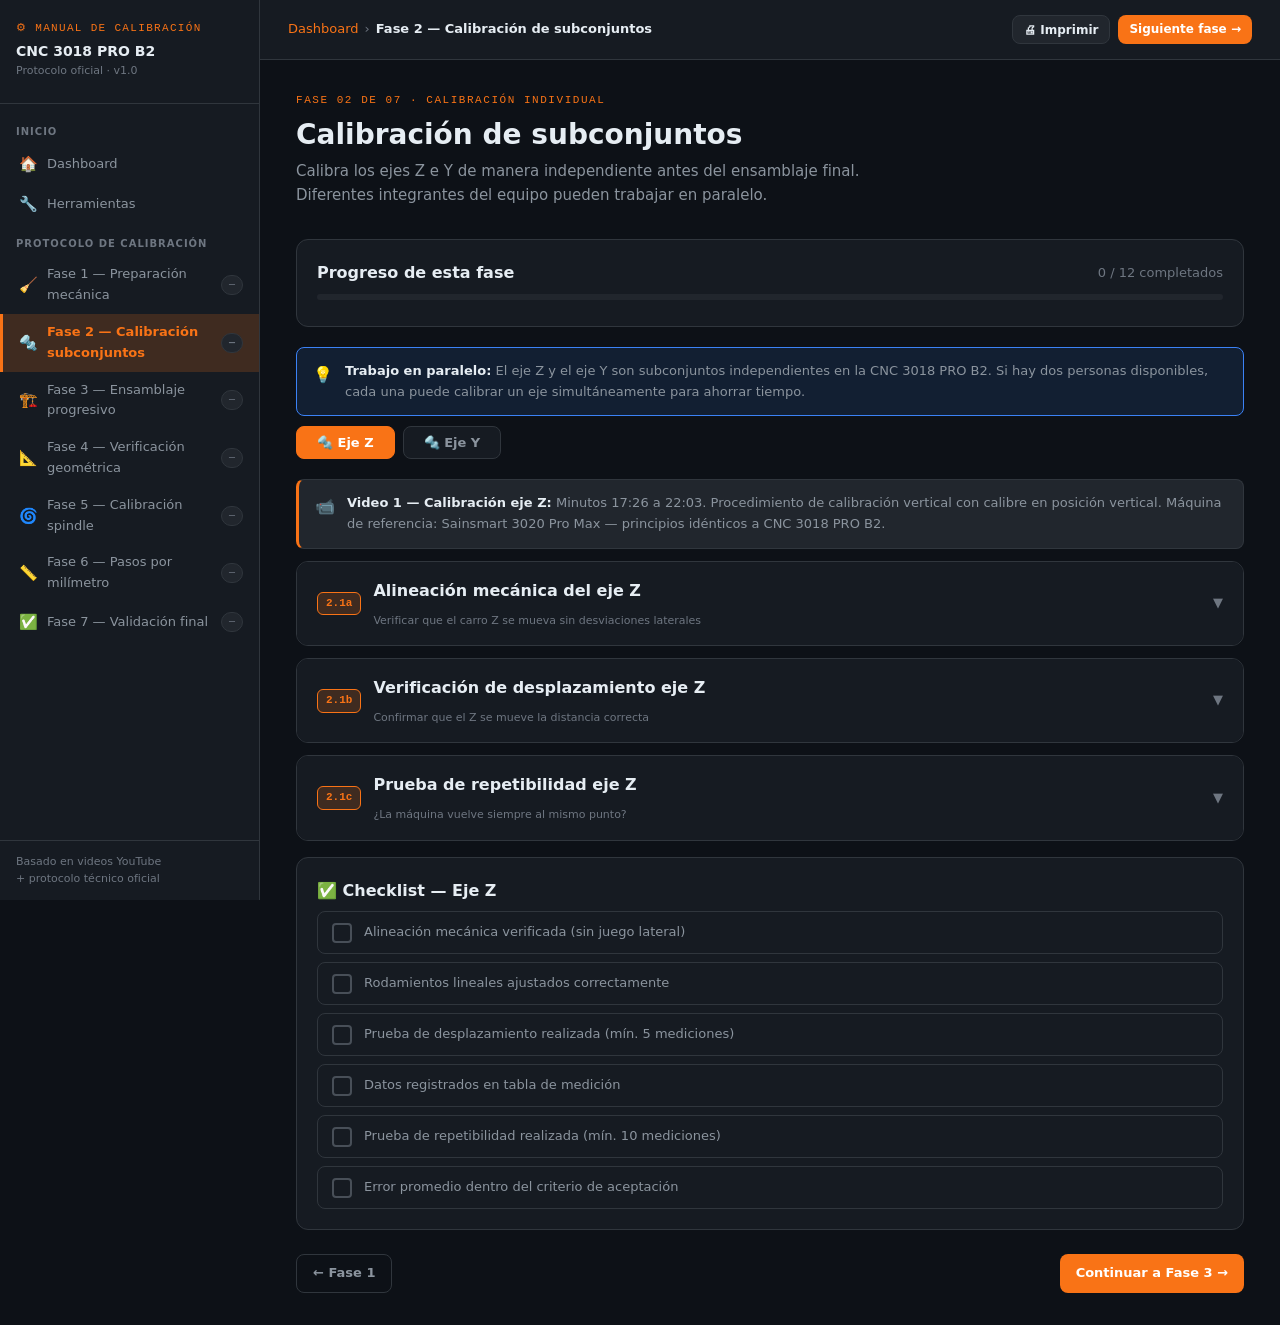
==== fase2.html @ 4c7cb092 "Add files via upload" ====
<!DOCTYPE html>
<html lang="es">
<head>
  <meta charset="UTF-8"/>
  <meta name="viewport" content="width=device-width, initial-scale=1.0"/>
  <title>Fase 2 — Calibración Subconjuntos · CNC 3018 PRO B2</title>
  <link rel="stylesheet" href="style.css"/>
  <style>
    .axis-tab-bar { display:flex; gap:8px; margin-bottom:20px; }
    .axis-tab { padding:8px 20px; border-radius:var(--radius); border:1px solid var(--border); background:var(--bg2); color:var(--text2); font-weight:600; font-size:13px; cursor:pointer; transition:all .15s; }
    .axis-tab.active { background:var(--accent); border-color:var(--accent); color:#fff; }
    .axis-panel { display:none; }
    .axis-panel.active { display:block; }
  </style>
</head>
<body>
<div class="app-shell">
  <div id="sidebar-mount"></div>
  <main class="main">
    <div class="topbar">
      <button class="menu-toggle" id="menuToggle">☰</button>
      <div class="topbar-breadcrumb">
        <a href="index.html">Dashboard</a><span class="crumb-sep">›</span>
        <span class="crumb-current">Fase 2 — Calibración de subconjuntos</span>
      </div>
      <div class="topbar-actions">
        <button class="btn btn-secondary btn-sm" onclick="exportPDF()">🖨 Imprimir</button>
        <a href="fase3.html" class="btn btn-primary btn-sm">Siguiente fase →</a>
      </div>
    </div>

    <div class="page-content">
      <div class="page-header">
        <div class="page-eyebrow">Fase 02 de 07 · Calibración individual</div>
        <h1 class="page-title">Calibración de subconjuntos</h1>
        <p class="page-subtitle">Calibra los ejes Z e Y de manera independiente antes del ensamblaje final. Diferentes integrantes del equipo pueden trabajar en paralelo.</p>
      </div>

      <!-- PROGRESO -->
      <div class="card" style="margin-bottom:20px">
        <div class="flex items-center justify-between mb-8">
          <h3 style="margin:0">Progreso de esta fase</h3>
          <span id="phaseProgressLabel" class="text-sm text-muted">0 / 0 completados</span>
        </div>
        <div class="progress-bar-wrap"><div class="progress-bar-fill" id="phaseProgressFill" style="width:0%"></div></div>
      </div>

      <div class="alert alert-info">
        <span class="alert-icon">💡</span>
        <div class="alert-text"><strong>Trabajo en paralelo:</strong> El eje Z y el eje Y son subconjuntos independientes en la CNC 3018 PRO B2. Si hay dos personas disponibles, cada una puede calibrar un eje simultáneamente para ahorrar tiempo.</div>
      </div>

      <!-- TABS DE EJES -->
      <div class="axis-tab-bar">
        <button class="axis-tab active" onclick="switchAxis('z')">🔩 Eje Z</button>
        <button class="axis-tab" onclick="switchAxis('y')">🔩 Eje Y</button>
      </div>

      <!-- ══════════ EJE Z ══════════ -->
      <div id="panel-z" class="axis-panel active">
        <div class="alert alert-source mb-12">
          <span class="alert-icon">📹</span>
          <div class="alert-text"><strong>Video 1 — Calibración eje Z:</strong> Minutos 17:26 a 22:03. Procedimiento de calibración vertical con calibre en posición vertical. Máquina de referencia: Sainsmart 3020 Pro Max — principios idénticos a CNC 3018 PRO B2.</div>
        </div>

        <!-- 2.1 Alineación mecánica Z -->
        <div class="accordion">
          <div class="accordion-header">
            <span class="accordion-phase-num">2.1a</span>
            <div><div style="font-weight:700;color:var(--text)">Alineación mecánica del eje Z</div>
            <div class="text-xs text-muted mt-8">Verificar que el carro Z se mueva sin desviaciones laterales</div></div>
            <span class="accordion-chevron">▼</span>
          </div>
          <div class="accordion-body">
            <h4>¿Qué verificamos?</h4>
            <p>El eje Z mueve la herramienta de corte hacia arriba y abajo. Si no está bien alineado, la profundidad de corte variará y los grabados serán desiguales.</p>
            <ol class="step-list">
              <li class="step-item"><span class="step-num">1</span><div class="step-content">Mover el carro Z manualmente de arriba a abajo. No debe haber juego lateral (movimiento de lado a lado).</div></li>
              <li class="step-item"><span class="step-num">2</span><div class="step-content">Verificar que los rodamientos lineales del carro Z estén apretados uniformemente. En la CNC 3018 PRO B2 son excéntricos — se ajustan girando con llave Allen.</div></li>
              <li class="step-item"><span class="step-num">3</span><div class="step-content">Verificar que el husillo Z esté recto. Si está doblado, la herramienta describirá una trayectoria no vertical.</div></li>
              <li class="step-item"><span class="step-num">4</span><div class="step-content">Apoyar una escuadra de taller contra las guías del Z. Verificar con linterna que no haya espacio entre la escuadra y el carro.</div></li>
            </ol>
            <div class="alert alert-warning mt-12">
              <span class="alert-icon">⚠️</span>
              <div class="alert-text"><strong>Error común:</strong> Apretar los rodamientos excéntricos demasiado. Deben tener tensión suficiente para eliminar el juego pero sin impedir el movimiento suave.</div>
            </div>
            <div class="video-ref">
              <div class="video-thumb">▶</div>
              <div class="video-info"><div class="video-title">Video 3 — Tramming y ajuste eje Z</div><div class="video-timestamp">11:50 → 16:30 · Ajuste de rodamientos del carro Z</div></div>
              <a href="https://www.youtube.com/watch?v=8T_ZasfpDsM&t=710" target="_blank" class="btn btn-ghost btn-sm video-btn">▶ Ver</a>
            </div>
          </div>
        </div>

        <!-- 2.2 Verificación de desplazamiento Z -->
        <div class="accordion">
          <div class="accordion-header">
            <span class="accordion-phase-num">2.1b</span>
            <div><div style="font-weight:700;color:var(--text)">Verificación de desplazamiento eje Z</div>
            <div class="text-xs text-muted mt-8">Confirmar que el Z se mueve la distancia correcta</div></div>
            <span class="accordion-chevron">▼</span>
          </div>
          <div class="accordion-body">
            <h4>Objetivo</h4>
            <p>Verificar que el eje Z recorre la distancia real que se le pide. Esto es una pre-verificación antes de la calibración formal de pasos/mm en la Fase 6.</p>

            <div class="alert alert-source mb-12">
              <span class="alert-icon">📹</span>
              <div class="alert-text"><strong>Video 1 — Eje Z (17:26-22:03):</strong> Se usa un calibre en posición vertical para medir el desplazamiento del eje Z. La influencia de la gravedad es importante: siempre mover el eje en la misma dirección para eliminar el backlash antes de medir.</div>
            </div>

            <ol class="step-list">
              <li class="step-item"><span class="step-num">1</span><div class="step-content"><strong>Conectar la CNC al computador</strong> con UGS (Universal Gcode Sender). Verificar conexión a 115200 baudios.</div></li>
              <li class="step-item"><span class="step-num">2</span><div class="step-content"><strong>Posicionar el calibre verticalmente</strong> bajo el carro del Z. La punta del husillo de la herramienta debe tocar la mordaza del calibre.</div></li>
              <li class="step-item"><span class="step-num">3</span><div class="step-content"><strong>Eliminar backlash:</strong> Mover el eje Z hacia ABAJO 5-10 mm antes de empezar. Siempre medir en dirección descendente. <em>Ver Video 1 (08:14) — regla del backlash.</em></div></li>
              <li class="step-item"><span class="step-num">4</span><div class="step-content">Registrar la posición inicial del calibre. Luego enviar el comando <code class="font-mono">G91 G0 Z-50</code> (mover 50 mm hacia abajo).</div></li>
              <li class="step-item"><span class="step-num">5</span><div class="step-content">Medir la distancia real recorrida con el calibre. Registrar en la tabla.</div></li>
            </ol>

            <div class="video-ref">
              <div class="video-thumb">▶</div>
              <div class="video-info"><div class="video-title">Video 1 — Calibración eje Z</div><div class="video-timestamp">17:26 → 22:03 · Calibre vertical, eliminación de backlash por gravedad</div></div>
              <a href="https://www.youtube.com/watch?v=nGwUf8uNWBU&t=1046" target="_blank" class="btn btn-ghost btn-sm video-btn">▶ Ver</a>
            </div>

            <!-- TABLA MEDICIÓN Z -->
            <div class="section-divider"><div class="section-divider-line"></div><div class="section-divider-label">Tabla de medición — Desplazamiento eje Z</div><div class="section-divider-line"></div></div>
            <div class="table-wrap">
              <table id="tableZ">
                <thead>
                  <tr><th>#</th><th>Distancia pedida (mm)</th><th>Distancia medida (mm)</th><th>Error (mm)</th><th>Estado</th></tr>
                </thead>
                <tbody>
                  <tr><td>1</td><td data-col="target">50</td><td><input class="table-input" data-col="measured" data-row="z1" type="number" step="0.01" placeholder="—"/></td><td data-col="error">—</td><td data-col="status">—</td></tr>
                  <tr><td>2</td><td data-col="target">50</td><td><input class="table-input" data-col="measured" data-row="z2" type="number" step="0.01" placeholder="—"/></td><td data-col="error">—</td><td data-col="status">—</td></tr>
                  <tr><td>3</td><td data-col="target">50</td><td><input class="table-input" data-col="measured" data-row="z3" type="number" step="0.01" placeholder="—"/></td><td data-col="error">—</td><td data-col="status">—</td></tr>
                  <tr><td>4</td><td data-col="target">100</td><td><input class="table-input" data-col="measured" data-row="z4" type="number" step="0.01" placeholder="—"/></td><td data-col="error">—</td><td data-col="status">—</td></tr>
                  <tr><td>5</td><td data-col="target">100</td><td><input class="table-input" data-col="measured" data-row="z5" type="number" step="0.01" placeholder="—"/></td><td data-col="error">—</td><td data-col="status">—</td></tr>
                </tbody>
              </table>
            </div>
            <div class="stats-box" id="tableZ_summary">
              <div class="stats-row">
                <div class="stat-item"><div class="stat-label">Error prom.</div><div class="stat-value" style="font-size:16px" data-stat="avg">—</div></div>
                <div class="stat-item"><div class="stat-label">Error máx.</div><div class="stat-value" style="font-size:16px" data-stat="max">—</div></div>
                <div class="stat-item"><div class="stat-label">Error mín.</div><div class="stat-value" style="font-size:16px" data-stat="min">—</div></div>
                <div class="stat-item"><div class="stat-label">Desv. Est.</div><div class="stat-value" style="font-size:16px" data-stat="std">—</div></div>
                <div class="stat-item"><div class="stat-label">Veredicto</div><div class="stat-status" data-stat="verdict">—</div></div>
              </div>
            </div>
            <div class="flex gap-8 mt-8">
              <button class="btn btn-ghost btn-sm" onclick="exportCSV('tableZ','medicion_eje_z.csv')">⬇ Exportar CSV</button>
            </div>
          </div>
        </div>

        <!-- 2.3 Repetibilidad Z -->
        <div class="accordion">
          <div class="accordion-header">
            <span class="accordion-phase-num">2.1c</span>
            <div><div style="font-weight:700;color:var(--text)">Prueba de repetibilidad eje Z</div>
            <div class="text-xs text-muted mt-8">¿La máquina vuelve siempre al mismo punto?</div></div>
            <span class="accordion-chevron">▼</span>
          </div>
          <div class="accordion-body">
            <h4>¿Qué es la repetibilidad?</h4>
            <p>La repetibilidad es la capacidad de la máquina de regresar exactamente al mismo punto cuando se le ordena hacerlo múltiples veces. Es diferente a la precisión absoluta: una máquina puede ser repetible pero no precisa, o precisa pero no repetible.</p>

            <div class="formula-box">
              <div class="formula-label">Cálculo de repetibilidad</div>
              R = Posición_max – Posición_min<br>
              <span style="font-size:11px;color:var(--text2)">Donde R es el rango de variación de todas las mediciones al mismo punto objetivo</span>
            </div>

            <ol class="step-list">
              <li class="step-item"><span class="step-num">1</span><div class="step-content">Posicionar el comparador de carátula con base magnética. La sonda debe tocar el carro del Z.</div></li>
              <li class="step-item"><span class="step-num">2</span><div class="step-content">Mover el Z a una posición de referencia. Poner el comparador a cero.</div></li>
              <li class="step-item"><span class="step-num">3</span><div class="step-content">Mover el Z 10 mm hacia abajo, luego regresar a la posición original. Registrar lectura del comparador.</div></li>
              <li class="step-item"><span class="step-num">4</span><div class="step-content">Repetir 10 veces. La variación entre todas las lecturas es la repetibilidad.</div></li>
            </ol>

            <div class="table-wrap">
              <table id="tableZRep">
                <thead><tr><th>#</th><th>Posición obj. (mm)</th><th>Posición medida (mm)</th><th>Error (mm)</th><th>Estado</th></tr></thead>
                <tbody>
                  <!-- 10 rows -->
                  <tr><td>1</td><td data-col="target">0</td><td><input class="table-input" data-col="measured" data-row="zr1" type="number" step="0.001" placeholder="—"/></td><td data-col="error">—</td><td data-col="status">—</td></tr>
                  <tr><td>2</td><td data-col="target">0</td><td><input class="table-input" data-col="measured" data-row="zr2" type="number" step="0.001" placeholder="—"/></td><td data-col="error">—</td><td data-col="status">—</td></tr>
                  <tr><td>3</td><td data-col="target">0</td><td><input class="table-input" data-col="measured" data-row="zr3" type="number" step="0.001" placeholder="—"/></td><td data-col="error">—</td><td data-col="status">—</td></tr>
                  <tr><td>4</td><td data-col="target">0</td><td><input class="table-input" data-col="measured" data-row="zr4" type="number" step="0.001" placeholder="—"/></td><td data-col="error">—</td><td data-col="status">—</td></tr>
                  <tr><td>5</td><td data-col="target">0</td><td><input class="table-input" data-col="measured" data-row="zr5" type="number" step="0.001" placeholder="—"/></td><td data-col="error">—</td><td data-col="status">—</td></tr>
                  <tr><td>6</td><td data-col="target">0</td><td><input class="table-input" data-col="measured" data-row="zr6" type="number" step="0.001" placeholder="—"/></td><td data-col="error">—</td><td data-col="status">—</td></tr>
                  <tr><td>7</td><td data-col="target">0</td><td><input class="table-input" data-col="measured" data-row="zr7" type="number" step="0.001" placeholder="—"/></td><td data-col="error">—</td><td data-col="status">—</td></tr>
                  <tr><td>8</td><td data-col="target">0</td><td><input class="table-input" data-col="measured" data-row="zr8" type="number" step="0.001" placeholder="—"/></td><td data-col="error">—</td><td data-col="status">—</td></tr>
                  <tr><td>9</td><td data-col="target">0</td><td><input class="table-input" data-col="measured" data-row="zr9" type="number" step="0.001" placeholder="—"/></td><td data-col="error">—</td><td data-col="status">—</td></tr>
                  <tr><td>10</td><td data-col="target">0</td><td><input class="table-input" data-col="measured" data-row="zr10" type="number" step="0.001" placeholder="—"/></td><td data-col="error">—</td><td data-col="status">—</td></tr>
                </tbody>
              </table>
            </div>
            <div class="stats-box" id="tableZRep_summary">
              <div class="stats-row">
                <div class="stat-item"><div class="stat-label">Error prom.</div><div class="stat-value" style="font-size:16px" data-stat="avg">—</div></div>
                <div class="stat-item"><div class="stat-label">Error máx.</div><div class="stat-value" style="font-size:16px" data-stat="max">—</div></div>
                <div class="stat-item"><div class="stat-label">Desv. Est.</div><div class="stat-value" style="font-size:16px" data-stat="std">—</div></div>
                <div class="stat-item"><div class="stat-label">Veredicto</div><div class="stat-status" data-stat="verdict">—</div></div>
              </div>
            </div>
            <div class="card mt-12" style="border-color:var(--blue)">
              <h4>Criterios de aceptación — Repetibilidad eje Z</h4>
              <div class="table-wrap">
                <table>
                  <thead><tr><th>Parámetro</th><th class="c-pass">🟢 Aprobado</th><th class="c-warn">🟡 Aceptable</th><th class="c-fail">🔴 Requiere ajuste</th></tr></thead>
                  <tbody>
                    <tr><td>Error promedio</td><td class="c-pass">≤ 0.05 mm</td><td class="c-warn">0.05 – 0.15 mm</td><td class="c-fail">> 0.15 mm</td></tr>
                    <tr><td>Desviación estándar</td><td class="c-pass">≤ 0.02 mm</td><td class="c-warn">0.02 – 0.05 mm</td><td class="c-fail">> 0.05 mm</td></tr>
                  </tbody>
                </table>
              </div>
            </div>
            <div class="flex gap-8 mt-8">
              <button class="btn btn-ghost btn-sm" onclick="exportCSV('tableZRep','repetibilidad_eje_z.csv')">⬇ Exportar CSV</button>
            </div>
          </div>
        </div>

        <!-- CHECKLIST Z -->
        <div class="card mt-16">
          <h3>✅ Checklist — Eje Z</h3>
          <ul class="checklist">
            <li class="check-item"><div class="check-box"></div><div><div class="check-label">Alineación mecánica verificada (sin juego lateral)</div></div></li>
            <li class="check-item"><div class="check-box"></div><div><div class="check-label">Rodamientos lineales ajustados correctamente</div></div></li>
            <li class="check-item"><div class="check-box"></div><div><div class="check-label">Prueba de desplazamiento realizada (mín. 5 mediciones)</div></div></li>
            <li class="check-item"><div class="check-box"></div><div><div class="check-label">Datos registrados en tabla de medición</div></div></li>
            <li class="check-item"><div class="check-box"></div><div><div class="check-label">Prueba de repetibilidad realizada (mín. 10 mediciones)</div></div></li>
            <li class="check-item"><div class="check-box"></div><div><div class="check-label">Error promedio dentro del criterio de aceptación</div></div></li>
          </ul>
        </div>
      </div><!-- /panel-z -->

      <!-- ══════════ EJE Y ══════════ -->
      <div id="panel-y" class="axis-panel">
        <div class="alert alert-source mb-12">
          <span class="alert-icon">📹</span>
          <div class="alert-text"><strong>Video 1 — Calibración eje Y:</strong> Minutos 15:00 a 17:26. El proceso es idéntico al eje X. Se usa cinta de carrocero, se mueve el eje y se mide con calibre.</div>
        </div>

        <!-- Alineación Y -->
        <div class="accordion">
          <div class="accordion-header">
            <span class="accordion-phase-num">2.2a</span>
            <div><div style="font-weight:700;color:var(--text)">Alineación mecánica del eje Y</div>
            <div class="text-xs text-muted mt-8">Verificar que el eje Y se mueva en línea recta sin desviaciones</div></div>
            <span class="accordion-chevron">▼</span>
          </div>
          <div class="accordion-body">
            <h4>¿Qué verificamos?</h4>
            <p>El eje Y mueve la base de trabajo (cama) hacia adelante y atrás. Si no está alineado, las piezas cortadas tendrán distorsiones en la dimensión Y.</p>
            <ol class="step-list">
              <li class="step-item"><span class="step-num">1</span><div class="step-content">Mover el carro Y manualmente de adelante hacia atrás en todo su recorrido. Debe ser suave y sin desviaciones laterales.</div></li>
              <li class="step-item"><span class="step-num">2</span><div class="step-content">Verificar que las dos guías del eje Y sean paralelas entre sí. Medir la distancia entre ellas en tres puntos (inicio, medio, fin) — deben ser iguales.</div></li>
              <li class="step-item"><span class="step-num">3</span><div class="step-content">Verificar apriete de todos los tornillos del soporte Y.</div></li>
              <li class="step-item"><span class="step-num">4</span><div class="step-content">Verificar que el acople del motor Y esté bien fijado y centrado.</div></li>
            </ol>
          </div>
        </div>

        <!-- Desplazamiento Y -->
        <div class="accordion">
          <div class="accordion-header">
            <span class="accordion-phase-num">2.2b</span>
            <div><div style="font-weight:700;color:var(--text)">Verificación de desplazamiento eje Y</div>
            <div class="text-xs text-muted mt-8">Medir distancia real vs. distancia pedida</div></div>
            <span class="accordion-chevron">▼</span>
          </div>
          <div class="accordion-body">
            <div class="alert alert-source mb-12">
              <span class="alert-icon">📹</span>
              <div class="alert-text"><strong>Video 1 (15:00-17:26):</strong> Mismo método que eje X. Marcar con cinta, mover distancia conocida, medir con calibre. Siempre eliminar backlash moviendo el eje antes de la medición inicial (ver 08:14).</div>
            </div>

            <ol class="step-list">
              <li class="step-item"><span class="step-num">1</span><div class="step-content">Pegar cinta de carrocero en la base de la CNC, bajo un punto de referencia del carro Y.</div></li>
              <li class="step-item"><span class="step-num">2</span><div class="step-content"><strong>Eliminar backlash:</strong> Mover el eje Y en la dirección a medir 5-10 mm antes de empezar.</div></li>
              <li class="step-item"><span class="step-num">3</span><div class="step-content">Marcar la posición inicial en la cinta. Enviar comando <code class="font-mono">G91 G0 Y100</code> para mover 100 mm.</div></li>
              <li class="step-item"><span class="step-num">4</span><div class="step-content">Medir con calibre la distancia real entre la marca inicial y la posición final. Registrar en tabla.</div></li>
            </ol>

            <div class="video-ref">
              <div class="video-thumb">▶</div>
              <div class="video-info"><div class="video-title">Video 1 — Calibración eje Y</div><div class="video-timestamp">15:00 → 17:26 · Método cinta de carrocero y calibre</div></div>
              <a href="https://www.youtube.com/watch?v=nGwUf8uNWBU&t=900" target="_blank" class="btn btn-ghost btn-sm video-btn">▶ Ver</a>
            </div>

            <div class="table-wrap mt-12">
              <table id="tableY">
                <thead><tr><th>#</th><th>Distancia pedida (mm)</th><th>Distancia medida (mm)</th><th>Error (mm)</th><th>Estado</th></tr></thead>
                <tbody>
                  <tr><td>1</td><td data-col="target">100</td><td><input class="table-input" data-col="measured" data-row="y1" type="number" step="0.01" placeholder="—"/></td><td data-col="error">—</td><td data-col="status">—</td></tr>
                  <tr><td>2</td><td data-col="target">100</td><td><input class="table-input" data-col="measured" data-row="y2" type="number" step="0.01" placeholder="—"/></td><td data-col="error">—</td><td data-col="status">—</td></tr>
                  <tr><td>3</td><td data-col="target">100</td><td><input class="table-input" data-col="measured" data-row="y3" type="number" step="0.01" placeholder="—"/></td><td data-col="error">—</td><td data-col="status">—</td></tr>
                  <tr><td>4</td><td data-col="target">50</td><td><input class="table-input" data-col="measured" data-row="y4" type="number" step="0.01" placeholder="—"/></td><td data-col="error">—</td><td data-col="status">—</td></tr>
                  <tr><td>5</td><td data-col="target">50</td><td><input class="table-input" data-col="measured" data-row="y5" type="number" step="0.01" placeholder="—"/></td><td data-col="error">—</td><td data-col="status">—</td></tr>
                </tbody>
              </table>
            </div>
            <div class="stats-box" id="tableY_summary">
              <div class="stats-row">
                <div class="stat-item"><div class="stat-label">Error prom.</div><div class="stat-value" style="font-size:16px" data-stat="avg">—</div></div>
                <div class="stat-item"><div class="stat-label">Error máx.</div><div class="stat-value" style="font-size:16px" data-stat="max">—</div></div>
                <div class="stat-item"><div class="stat-label">Desv. Est.</div><div class="stat-value" style="font-size:16px" data-stat="std">—</div></div>
                <div class="stat-item"><div class="stat-label">Veredicto</div><div class="stat-status" data-stat="verdict">—</div></div>
              </div>
            </div>
            <div class="flex gap-8 mt-8">
              <button class="btn btn-ghost btn-sm" onclick="exportCSV('tableY','medicion_eje_y.csv')">⬇ Exportar CSV</button>
            </div>
          </div>
        </div>

        <!-- Repetibilidad Y -->
        <div class="accordion">
          <div class="accordion-header">
            <span class="accordion-phase-num">2.2c</span>
            <div><div style="font-weight:700;color:var(--text)">Prueba de repetibilidad eje Y</div></div>
            <span class="accordion-chevron">▼</span>
          </div>
          <div class="accordion-body">
            <p>Mismo procedimiento que el eje Z. Usar comparador de carátula con base magnética sobre el carro Y.</p>
            <div class="table-wrap">
              <table id="tableYRep">
                <thead><tr><th>#</th><th>Posición obj. (mm)</th><th>Posición medida (mm)</th><th>Error (mm)</th><th>Estado</th></tr></thead>
                <tbody>
                  <tr><td>1</td><td data-col="target">0</td><td><input class="table-input" data-col="measured" data-row="yr1" type="number" step="0.001" placeholder="—"/></td><td data-col="error">—</td><td data-col="status">—</td></tr>
                  <tr><td>2</td><td data-col="target">0</td><td><input class="table-input" data-col="measured" data-row="yr2" type="number" step="0.001" placeholder="—"/></td><td data-col="error">—</td><td data-col="status">—</td></tr>
                  <tr><td>3</td><td data-col="target">0</td><td><input class="table-input" data-col="measured" data-row="yr3" type="number" step="0.001" placeholder="—"/></td><td data-col="error">—</td><td data-col="status">—</td></tr>
                  <tr><td>4</td><td data-col="target">0</td><td><input class="table-input" data-col="measured" data-row="yr4" type="number" step="0.001" placeholder="—"/></td><td data-col="error">—</td><td data-col="status">—</td></tr>
                  <tr><td>5</td><td data-col="target">0</td><td><input class="table-input" data-col="measured" data-row="yr5" type="number" step="0.001" placeholder="—"/></td><td data-col="error">—</td><td data-col="status">—</td></tr>
                  <tr><td>6</td><td data-col="target">0</td><td><input class="table-input" data-col="measured" data-row="yr6" type="number" step="0.001" placeholder="—"/></td><td data-col="error">—</td><td data-col="status">—</td></tr>
                  <tr><td>7</td><td data-col="target">0</td><td><input class="table-input" data-col="measured" data-row="yr7" type="number" step="0.001" placeholder="—"/></td><td data-col="error">—</td><td data-col="status">—</td></tr>
                  <tr><td>8</td><td data-col="target">0</td><td><input class="table-input" data-col="measured" data-row="yr8" type="number" step="0.001" placeholder="—"/></td><td data-col="error">—</td><td data-col="status">—</td></tr>
                  <tr><td>9</td><td data-col="target">0</td><td><input class="table-input" data-col="measured" data-row="yr9" type="number" step="0.001" placeholder="—"/></td><td data-col="error">—</td><td data-col="status">—</td></tr>
                  <tr><td>10</td><td data-col="target">0</td><td><input class="table-input" data-col="measured" data-row="yr10" type="number" step="0.001" placeholder="—"/></td><td data-col="error">—</td><td data-col="status">—</td></tr>
                </tbody>
              </table>
            </div>
            <div class="stats-box" id="tableYRep_summary">
              <div class="stats-row">
                <div class="stat-item"><div class="stat-label">Error prom.</div><div class="stat-value" style="font-size:16px" data-stat="avg">—</div></div>
                <div class="stat-item"><div class="stat-label">Error máx.</div><div class="stat-value" style="font-size:16px" data-stat="max">—</div></div>
                <div class="stat-item"><div class="stat-label">Desv. Est.</div><div class="stat-value" style="font-size:16px" data-stat="std">—</div></div>
                <div class="stat-item"><div class="stat-label">Veredicto</div><div class="stat-status" data-stat="verdict">—</div></div>
              </div>
            </div>
            <div class="flex gap-8 mt-8">
              <button class="btn btn-ghost btn-sm" onclick="exportCSV('tableYRep','repetibilidad_eje_y.csv')">⬇ Exportar CSV</button>
            </div>
          </div>
        </div>

        <!-- CHECKLIST Y -->
        <div class="card mt-16">
          <h3>✅ Checklist — Eje Y</h3>
          <ul class="checklist">
            <li class="check-item"><div class="check-box"></div><div><div class="check-label">Alineación mecánica verificada (guías paralelas)</div></div></li>
            <li class="check-item"><div class="check-box"></div><div><div class="check-label">Acople del motor Y verificado</div></div></li>
            <li class="check-item"><div class="check-box"></div><div><div class="check-label">Prueba de desplazamiento realizada (mín. 5 mediciones)</div></div></li>
            <li class="check-item"><div class="check-box"></div><div><div class="check-label">Datos registrados en tabla de medición</div></div></li>
            <li class="check-item"><div class="check-box"></div><div><div class="check-label">Prueba de repetibilidad realizada (10 mediciones)</div></div></li>
            <li class="check-item"><div class="check-box"></div><div><div class="check-label">Error promedio dentro del criterio de aceptación</div></div></li>
          </ul>
        </div>
      </div><!-- /panel-y -->

      <!-- NAV -->
      <div class="flex justify-between mt-24" style="flex-wrap:wrap;gap:10px">
        <a href="fase1.html" class="btn btn-ghost">← Fase 1</a>
        <a href="fase3.html" class="btn btn-primary">Continuar a Fase 3 →</a>
      </div>
    </div>
  </main>
</div>
<script src="sidebar.js"></script>
<script src="nav.js"></script>
<script>
function switchAxis(axis) {
  document.querySelectorAll('.axis-tab').forEach(t => t.classList.remove('active'));
  document.querySelectorAll('.axis-panel').forEach(p => p.classList.remove('active'));
  document.getElementById('panel-' + axis).classList.add('active');
  document.querySelector(`.axis-tab[onclick="switchAxis('${axis}')"]`).classList.add('active');
}
document.addEventListener('DOMContentLoaded', () => {
  initChecklists('fase2');
  updatePhaseProgress();
  initDataTable('tableZ',    { pass:0.1, warn:0.3, target:50 });
  initDataTable('tableZRep', { pass:0.05, warn:0.15, target:0 });
  initDataTable('tableY',    { pass:0.1, warn:0.3, target:100 });
  initDataTable('tableYRep', { pass:0.05, warn:0.15, target:0 });
});
</script>
</body>
</html>
---- style.css ----
/* ============================================================
   CNC 3018 PRO B2 — Manual Interactivo de Calibración
   style.css — Estilos compartidos para todas las páginas
   ============================================================ */

/* ─── TOKENS ─────────────────────────────────────────────── */
:root {
  --bg:          #0d1117;
  --bg2:         #161b22;
  --bg3:         #21262d;
  --border:      #30363d;
  --border2:     #484f58;

  --text:        #e6edf3;
  --text2:       #8b949e;
  --text3:       #6e7681;

  --accent:      #f97316;       /* naranja herramienta */
  --accent2:     #fb923c;
  --accent-glow: rgba(249,115,22,0.18);

  --green:       #22c55e;
  --green-bg:    rgba(34,197,94,0.12);
  --yellow:      #eab308;
  --yellow-bg:   rgba(234,179,8,0.12);
  --red:         #ef4444;
  --red-bg:      rgba(239,68,68,0.12);
  --blue:        #3b82f6;
  --blue-bg:     rgba(59,130,246,0.12);

  --radius:      8px;
  --radius2:     12px;
  --radius3:     16px;

  --font-display: 'JetBrains Mono', 'Courier New', monospace;
  --font-body:    'Inter', 'Segoe UI', system-ui, sans-serif;
  --font-data:    'JetBrains Mono', monospace;

  --nav-w:       260px;
  --header-h:    60px;
}

/* ─── RESET ───────────────────────────────────────────────── */
*, *::before, *::after { box-sizing: border-box; margin: 0; padding: 0; }
html { font-size: 16px; scroll-behavior: smooth; }
body {
  background: var(--bg);
  color: var(--text);
  font-family: var(--font-body);
  line-height: 1.6;
  min-height: 100vh;
}
a { color: var(--accent); text-decoration: none; }
a:hover { color: var(--accent2); }
img { max-width: 100%; }
button { cursor: pointer; font-family: var(--font-body); }
input, textarea, select { font-family: var(--font-body); }

/* ─── SCROLLBAR ───────────────────────────────────────────── */
::-webkit-scrollbar { width: 6px; height: 6px; }
::-webkit-scrollbar-track { background: var(--bg2); }
::-webkit-scrollbar-thumb { background: var(--border2); border-radius: 3px; }

/* ─── LAYOUT: SIDEBAR + MAIN ─────────────────────────────── */
.app-shell { display: flex; min-height: 100vh; }

/* SIDEBAR */
.sidebar {
  width: var(--nav-w);
  background: var(--bg2);
  border-right: 1px solid var(--border);
  display: flex;
  flex-direction: column;
  position: fixed;
  top: 0; left: 0;
  height: 100vh;
  overflow-y: auto;
  z-index: 100;
  transition: transform 0.3s;
}
.sidebar-logo {
  padding: 20px 16px 16px;
  border-bottom: 1px solid var(--border);
}
.sidebar-logo .logo-mark {
  font-family: var(--font-display);
  font-size: 11px;
  color: var(--accent);
  letter-spacing: 0.12em;
  text-transform: uppercase;
}
.sidebar-logo h1 {
  font-size: 14px;
  font-weight: 700;
  color: var(--text);
  margin-top: 4px;
  line-height: 1.3;
}
.sidebar-logo p {
  font-size: 11px;
  color: var(--text3);
  margin-top: 2px;
}

/* Sidebar nav */
.sidebar-nav { padding: 12px 0; flex: 1; }
.nav-group { margin-bottom: 4px; }
.nav-group-label {
  font-size: 10px;
  font-weight: 700;
  color: var(--text3);
  letter-spacing: 0.1em;
  text-transform: uppercase;
  padding: 8px 16px 4px;
}
.nav-item {
  display: flex;
  align-items: center;
  gap: 10px;
  padding: 8px 16px;
  font-size: 13px;
  color: var(--text2);
  transition: all 0.15s;
  border-left: 3px solid transparent;
  text-decoration: none;
}
.nav-item:hover {
  background: var(--bg3);
  color: var(--text);
  border-left-color: var(--border2);
}
.nav-item.active {
  background: var(--accent-glow);
  color: var(--accent);
  border-left-color: var(--accent);
  font-weight: 600;
}
.nav-item .nav-icon { font-size: 15px; width: 18px; flex-shrink: 0; }
.nav-badge {
  margin-left: auto;
  font-size: 10px;
  background: var(--bg3);
  border: 1px solid var(--border);
  border-radius: 10px;
  padding: 1px 7px;
  color: var(--text3);
  font-family: var(--font-display);
}
.nav-badge.done { background: var(--green-bg); border-color: var(--green); color: var(--green); }
.nav-badge.active-badge { background: var(--accent-glow); border-color: var(--accent); color: var(--accent); }
.nav-badge.locked { opacity: 0.4; }

/* Sidebar footer */
.sidebar-footer {
  padding: 12px 16px;
  border-top: 1px solid var(--border);
  font-size: 11px;
  color: var(--text3);
}

/* MAIN CONTENT */
.main {
  margin-left: var(--nav-w);
  flex: 1;
  display: flex;
  flex-direction: column;
  min-height: 100vh;
}

/* TOP BAR */
.topbar {
  height: var(--header-h);
  background: var(--bg2);
  border-bottom: 1px solid var(--border);
  display: flex;
  align-items: center;
  padding: 0 28px;
  gap: 16px;
  position: sticky;
  top: 0;
  z-index: 50;
}
.topbar-breadcrumb {
  font-size: 13px;
  color: var(--text2);
  display: flex;
  align-items: center;
  gap: 6px;
}
.topbar-breadcrumb .crumb-sep { color: var(--text3); }
.topbar-breadcrumb .crumb-current { color: var(--text); font-weight: 600; }
.topbar-actions { margin-left: auto; display: flex; gap: 8px; }

/* PAGE CONTENT */
.page-content {
  padding: 32px 36px;
  max-width: 1100px;
  width: 100%;
}

/* ─── TYPOGRAPHY ──────────────────────────────────────────── */
.page-header { margin-bottom: 32px; }
.page-eyebrow {
  font-family: var(--font-display);
  font-size: 11px;
  color: var(--accent);
  letter-spacing: 0.14em;
  text-transform: uppercase;
  margin-bottom: 8px;
}
.page-title {
  font-size: 28px;
  font-weight: 800;
  color: var(--text);
  line-height: 1.2;
}
.page-subtitle {
  font-size: 15px;
  color: var(--text2);
  margin-top: 8px;
  max-width: 640px;
}
h2 { font-size: 20px; font-weight: 700; color: var(--text); margin-bottom: 12px; }
h3 { font-size: 16px; font-weight: 700; color: var(--text); margin-bottom: 8px; }
h4 { font-size: 14px; font-weight: 600; color: var(--text2); margin-bottom: 6px; }
p { color: var(--text2); font-size: 14px; margin-bottom: 8px; }

/* ─── CARDS ───────────────────────────────────────────────── */
.card {
  background: var(--bg2);
  border: 1px solid var(--border);
  border-radius: var(--radius2);
  padding: 20px;
  margin-bottom: 16px;
}
.card:hover { border-color: var(--border2); }
.card-grid {
  display: grid;
  gap: 16px;
}
.card-grid-2 { grid-template-columns: repeat(2, 1fr); }
.card-grid-3 { grid-template-columns: repeat(3, 1fr); }
.card-grid-4 { grid-template-columns: repeat(4, 1fr); }

/* ─── BADGES / STATUS ─────────────────────────────────────── */
.badge {
  display: inline-flex;
  align-items: center;
  gap: 5px;
  font-size: 11px;
  font-weight: 600;
  border-radius: 20px;
  padding: 3px 10px;
  font-family: var(--font-display);
}
.badge-green  { background: var(--green-bg);  color: var(--green);  border: 1px solid var(--green); }
.badge-yellow { background: var(--yellow-bg); color: var(--yellow); border: 1px solid var(--yellow); }
.badge-red    { background: var(--red-bg);    color: var(--red);    border: 1px solid var(--red); }
.badge-blue   { background: var(--blue-bg);   color: var(--blue);   border: 1px solid var(--blue); }
.badge-gray   { background: var(--bg3);       color: var(--text3);  border: 1px solid var(--border); }
.badge-orange { background: var(--accent-glow); color: var(--accent); border: 1px solid var(--accent); }

/* ─── BUTTONS ─────────────────────────────────────────────── */
.btn {
  display: inline-flex;
  align-items: center;
  gap: 7px;
  padding: 8px 16px;
  border-radius: var(--radius);
  font-size: 13px;
  font-weight: 600;
  border: none;
  transition: all 0.15s;
}
.btn-primary {
  background: var(--accent);
  color: #fff;
}
.btn-primary:hover { background: var(--accent2); }
.btn-secondary {
  background: var(--bg3);
  color: var(--text);
  border: 1px solid var(--border);
}
.btn-secondary:hover { border-color: var(--accent); color: var(--accent); }
.btn-ghost {
  background: transparent;
  color: var(--text2);
  border: 1px solid var(--border);
}
.btn-ghost:hover { background: var(--bg3); color: var(--text); }
.btn-sm { padding: 5px 11px; font-size: 12px; }
.btn-green { background: var(--green); color: #fff; }
.btn-green:hover { opacity: 0.85; }

/* ─── ACCORDION ───────────────────────────────────────────── */
.accordion { border: 1px solid var(--border); border-radius: var(--radius2); overflow: hidden; margin-bottom: 12px; }
.accordion-header {
  display: flex;
  align-items: center;
  gap: 12px;
  padding: 16px 20px;
  background: var(--bg2);
  cursor: pointer;
  user-select: none;
  transition: background 0.15s;
}
.accordion-header:hover { background: var(--bg3); }
.accordion-header.open { background: var(--bg3); border-bottom: 1px solid var(--border); }
.accordion-chevron {
  margin-left: auto;
  transition: transform 0.25s;
  color: var(--text3);
  font-size: 13px;
}
.accordion-header.open .accordion-chevron { transform: rotate(180deg); }
.accordion-body {
  display: none;
  padding: 20px;
  background: var(--bg);
}
.accordion-body.open { display: block; }
.accordion-phase-num {
  font-family: var(--font-display);
  font-size: 11px;
  background: var(--accent-glow);
  color: var(--accent);
  border: 1px solid var(--accent);
  border-radius: 6px;
  padding: 2px 8px;
  font-weight: 700;
}

/* ─── TABLES ──────────────────────────────────────────────── */
.table-wrap { overflow-x: auto; margin: 12px 0; }
table {
  width: 100%;
  border-collapse: collapse;
  font-size: 13px;
}
th {
  background: var(--bg3);
  color: var(--text);
  font-weight: 600;
  padding: 10px 14px;
  text-align: left;
  border-bottom: 2px solid var(--border);
  white-space: nowrap;
  font-family: var(--font-display);
  font-size: 11px;
  letter-spacing: 0.06em;
  text-transform: uppercase;
}
td {
  padding: 9px 14px;
  border-bottom: 1px solid var(--border);
  color: var(--text2);
  vertical-align: middle;
}
tr:last-child td { border-bottom: none; }
tr:hover td { background: var(--bg3); }
.table-input {
  background: var(--bg3);
  border: 1px solid var(--border);
  color: var(--text);
  border-radius: 5px;
  padding: 5px 9px;
  font-size: 13px;
  width: 100%;
  min-width: 80px;
  font-family: var(--font-data);
  transition: border-color 0.15s;
}
.table-input:focus { outline: none; border-color: var(--accent); }
.table-input.ok { border-color: var(--green); background: var(--green-bg); }
.table-input.warn { border-color: var(--yellow); background: var(--yellow-bg); }
.table-input.fail { border-color: var(--red); background: var(--red-bg); }
.table-calc { font-family: var(--font-data); color: var(--text); font-weight: 600; }

/* ─── CHECKLIST ───────────────────────────────────────────── */
.checklist { list-style: none; display: flex; flex-direction: column; gap: 8px; }
.check-item {
  display: flex;
  align-items: flex-start;
  gap: 12px;
  padding: 10px 14px;
  background: var(--bg2);
  border: 1px solid var(--border);
  border-radius: var(--radius);
  cursor: pointer;
  transition: all 0.15s;
}
.check-item:hover { border-color: var(--accent); }
.check-item.checked { background: var(--green-bg); border-color: var(--green); }
.check-box {
  width: 20px; height: 20px;
  border: 2px solid var(--border2);
  border-radius: 4px;
  flex-shrink: 0;
  display: flex; align-items: center; justify-content: center;
  font-size: 13px;
  transition: all 0.15s;
  margin-top: 1px;
}
.check-item.checked .check-box {
  background: var(--green);
  border-color: var(--green);
  color: #fff;
}
.check-label { font-size: 13px; color: var(--text2); flex: 1; }
.check-item.checked .check-label { color: var(--green); text-decoration: line-through; text-decoration-color: rgba(34,197,94,0.4); }
.check-note { font-size: 11px; color: var(--text3); margin-top: 2px; }

/* ─── STEP LIST ───────────────────────────────────────────── */
.step-list { list-style: none; display: flex; flex-direction: column; gap: 10px; counter-reset: step; }
.step-item {
  display: flex;
  gap: 14px;
  counter-increment: step;
}
.step-num {
  width: 28px; height: 28px;
  background: var(--accent-glow);
  border: 1px solid var(--accent);
  border-radius: 50%;
  color: var(--accent);
  font-family: var(--font-display);
  font-size: 12px;
  font-weight: 700;
  display: flex; align-items: center; justify-content: center;
  flex-shrink: 0;
  margin-top: 2px;
}
.step-content { font-size: 13px; color: var(--text2); padding-top: 3px; }
.step-content strong { color: var(--text); }

/* ─── ALERT BOXES ─────────────────────────────────────────── */
.alert {
  display: flex;
  gap: 12px;
  padding: 13px 16px;
  border-radius: var(--radius);
  margin: 10px 0;
  font-size: 13px;
}
.alert-icon { font-size: 16px; flex-shrink: 0; margin-top: 1px; }
.alert-text { color: var(--text2); }
.alert-text strong { color: var(--text); }
.alert-warning { background: var(--yellow-bg); border: 1px solid var(--yellow); }
.alert-warning .alert-icon { color: var(--yellow); }
.alert-danger  { background: var(--red-bg);    border: 1px solid var(--red);    }
.alert-danger  .alert-icon { color: var(--red); }
.alert-info    { background: var(--blue-bg);   border: 1px solid var(--blue);   }
.alert-info    .alert-icon { color: var(--blue); }
.alert-success { background: var(--green-bg);  border: 1px solid var(--green);  }
.alert-success .alert-icon { color: var(--green); }
.alert-source  { background: var(--bg3);       border: 1px solid var(--border); border-left: 3px solid var(--accent); }
.alert-source  .alert-icon { color: var(--accent); }

/* ─── VIDEO REF ───────────────────────────────────────────── */
.video-ref {
  display: flex;
  align-items: center;
  gap: 14px;
  padding: 12px 16px;
  background: var(--bg3);
  border: 1px solid var(--border);
  border-left: 3px solid var(--red);
  border-radius: var(--radius);
  margin: 8px 0;
}
.video-thumb {
  width: 44px; height: 30px;
  background: var(--red);
  border-radius: 4px;
  display: flex; align-items: center; justify-content: center;
  color: #fff; font-size: 14px;
  flex-shrink: 0;
}
.video-info { flex: 1; }
.video-title { font-size: 12px; font-weight: 600; color: var(--text); }
.video-timestamp { font-size: 11px; color: var(--text3); font-family: var(--font-display); margin-top: 2px; }
.video-btn { flex-shrink: 0; }

/* ─── CRITERIA TABLE ──────────────────────────────────────── */
.criteria-row td:last-child { font-family: var(--font-display); font-size: 12px; }
.c-pass   { color: var(--green); }
.c-warn   { color: var(--yellow); }
.c-fail   { color: var(--red); }

/* ─── STATS BOX ───────────────────────────────────────────── */
.stats-box {
  background: var(--bg3);
  border: 1px solid var(--border);
  border-radius: var(--radius);
  padding: 14px 18px;
  margin: 12px 0;
}
.stats-row {
  display: flex;
  gap: 24px;
  flex-wrap: wrap;
}
.stat-item { display: flex; flex-direction: column; gap: 2px; }
.stat-label { font-size: 10px; text-transform: uppercase; letter-spacing: 0.08em; color: var(--text3); font-family: var(--font-display); }
.stat-value { font-size: 18px; font-weight: 700; font-family: var(--font-data); color: var(--text); }
.stat-unit  { font-size: 11px; color: var(--text3); margin-left: 3px; }
.stat-status { font-size: 12px; margin-top: 2px; }

/* ─── PROGRESS BAR ────────────────────────────────────────── */
.progress-bar-wrap {
  background: var(--bg3);
  border-radius: 4px;
  height: 6px;
  overflow: hidden;
  margin: 6px 0;
}
.progress-bar-fill {
  height: 100%;
  background: var(--accent);
  border-radius: 4px;
  transition: width 0.4s ease;
}
.progress-bar-fill.green { background: var(--green); }

/* ─── FORMULA BOX ─────────────────────────────────────────── */
.formula-box {
  background: var(--bg3);
  border: 1px solid var(--border);
  border-left: 3px solid var(--blue);
  border-radius: var(--radius);
  padding: 14px 18px;
  margin: 12px 0;
  font-family: var(--font-display);
  font-size: 14px;
  color: var(--text);
}
.formula-box .formula-label { font-size: 10px; color: var(--blue); text-transform: uppercase; letter-spacing: 0.1em; margin-bottom: 6px; }

/* ─── TAG LIST ────────────────────────────────────────────── */
.tag-list { display: flex; flex-wrap: wrap; gap: 6px; margin: 8px 0; }
.tag {
  font-size: 11px;
  background: var(--bg3);
  border: 1px solid var(--border);
  color: var(--text2);
  border-radius: 4px;
  padding: 2px 8px;
  font-family: var(--font-display);
}

/* ─── SECTION DIVIDER ─────────────────────────────────────── */
.section-divider {
  display: flex;
  align-items: center;
  gap: 12px;
  margin: 28px 0 20px;
}
.section-divider-line { flex: 1; height: 1px; background: var(--border); }
.section-divider-label {
  font-family: var(--font-display);
  font-size: 10px;
  text-transform: uppercase;
  letter-spacing: 0.12em;
  color: var(--text3);
  white-space: nowrap;
}

/* ─── COMPLEMENTARY INFO TAG ──────────────────────────────── */
.info-complementary {
  display: inline-flex;
  align-items: center;
  gap: 5px;
  font-size: 10px;
  background: var(--blue-bg);
  border: 1px solid var(--blue);
  color: var(--blue);
  border-radius: 4px;
  padding: 2px 8px;
  margin-left: 8px;
  font-family: var(--font-display);
  vertical-align: middle;
}

/* ─── MOBILE ──────────────────────────────────────────────── */
.menu-toggle {
  display: none;
  background: var(--bg3);
  border: 1px solid var(--border);
  color: var(--text);
  border-radius: var(--radius);
  padding: 6px 10px;
  font-size: 16px;
}
@media (max-width: 900px) {
  .sidebar { transform: translateX(-100%); }
  .sidebar.open { transform: translateX(0); }
  .main { margin-left: 0; }
  .menu-toggle { display: flex; }
  .card-grid-2, .card-grid-3, .card-grid-4 { grid-template-columns: 1fr; }
  .page-content { padding: 20px 16px; }
}

/* ─── UTILITY ─────────────────────────────────────────────── */
.mt-8  { margin-top: 8px; }
.mt-12 { margin-top: 12px; }
.mt-16 { margin-top: 16px; }
.mt-24 { margin-top: 24px; }
.mb-8  { margin-bottom: 8px; }
.mb-12 { margin-bottom: 12px; }
.mb-16 { margin-bottom: 16px; }
.gap-8  { gap: 8px; }
.flex   { display: flex; }
.flex-wrap { flex-wrap: wrap; }
.items-center { align-items: center; }
.justify-between { justify-content: space-between; }
.font-mono { font-family: var(--font-data); }
.text-sm { font-size: 13px; }
.text-xs { font-size: 11px; }
.text-muted { color: var(--text3); }
.text-accent { color: var(--accent); }
.fw-700 { font-weight: 700; }
.hidden { display: none; }
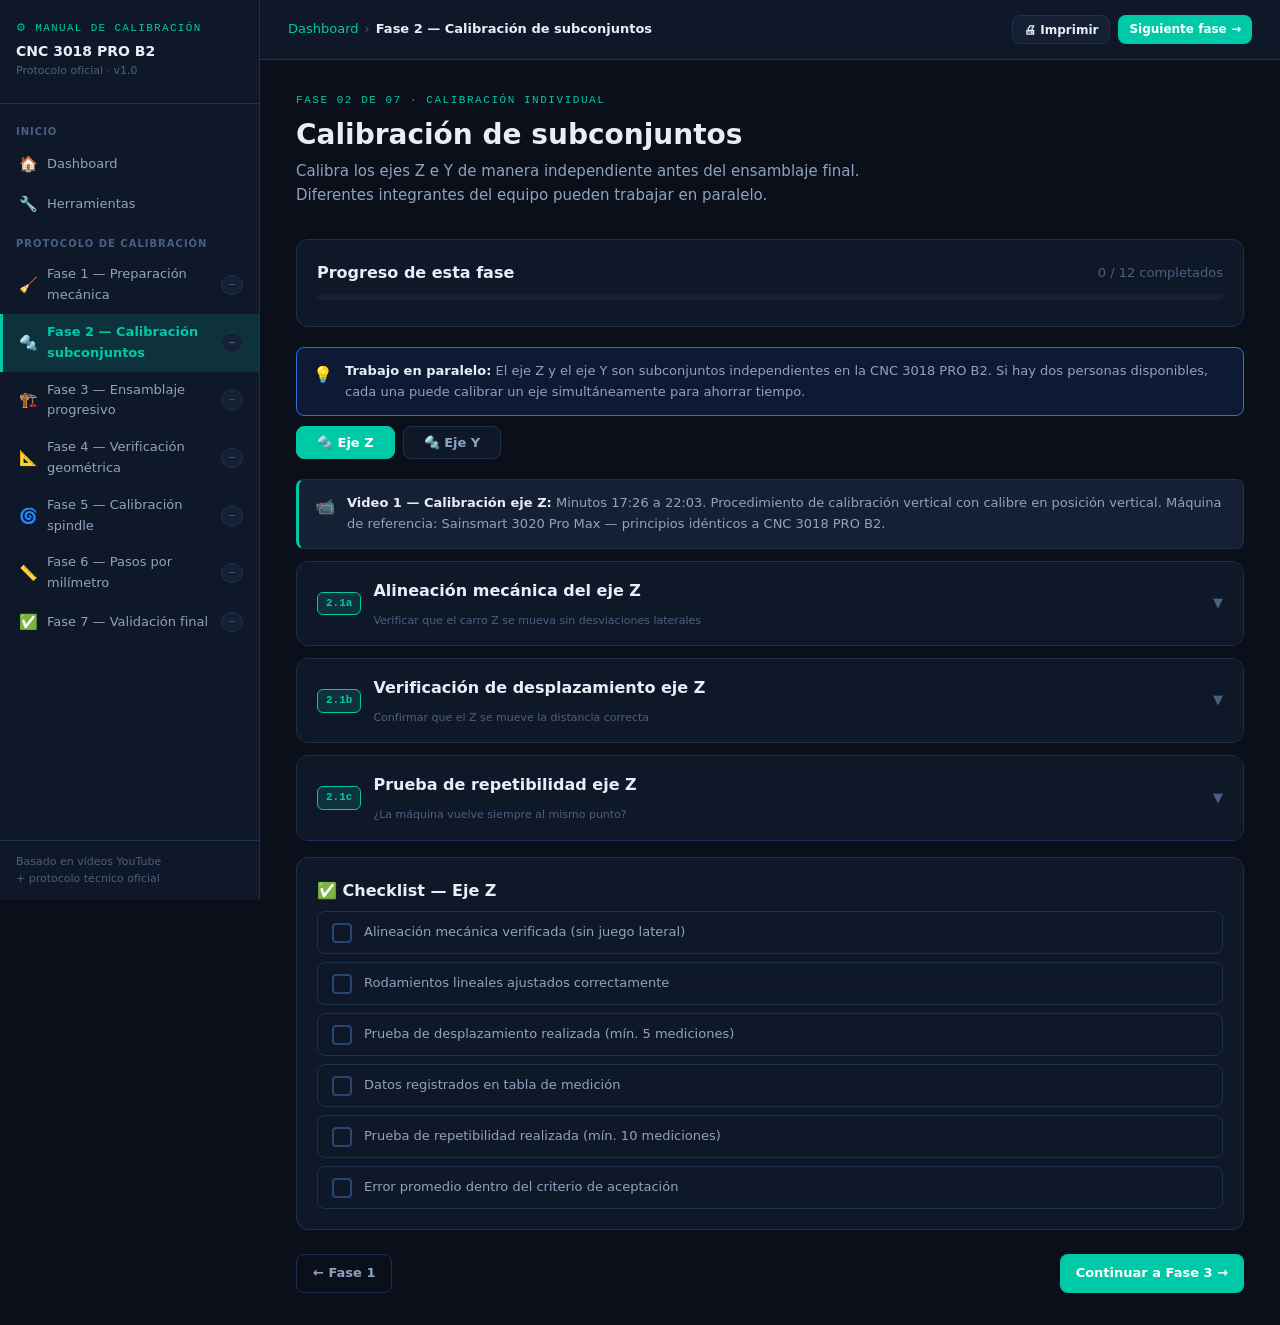
==== commit 4532f643: "cambio de palabras" ====
--- a/fase2.html
+++ b/fase2.html
@@ -173,7 +173,7 @@
             </div>
 
             <ol class="step-list">
-              <li class="step-item"><span class="step-num">1</span><div class="step-content">Posicionar el comparador de carátula con base magnética. La sonda debe tocar el carro del Z.</div></li>
+              <li class="step-item"><span class="step-num">1</span><div class="step-content">Posicionar el comparador de carátula con base del Dial. La sonda debe tocar el carro del Z.</div></li>
               <li class="step-item"><span class="step-num">2</span><div class="step-content">Mover el Z a una posición de referencia. Poner el comparador a cero.</div></li>
               <li class="step-item"><span class="step-num">3</span><div class="step-content">Mover el Z 10 mm hacia abajo, luego regresar a la posición original. Registrar lectura del comparador.</div></li>
               <li class="step-item"><span class="step-num">4</span><div class="step-content">Repetir 10 veces. La variación entre todas las lecturas es la repetibilidad.</div></li>
@@ -325,7 +325,7 @@
             <span class="accordion-chevron">▼</span>
           </div>
           <div class="accordion-body">
-            <p>Mismo procedimiento que el eje Z. Usar comparador de carátula con base magnética sobre el carro Y.</p>
+            <p>Mismo procedimiento que el eje Z. Usar comparador de carátula con base del Dial sobre el carro Y.</p>
             <div class="table-wrap">
               <table id="tableYRep">
                 <thead><tr><th>#</th><th>Posición obj. (mm)</th><th>Posición medida (mm)</th><th>Error (mm)</th><th>Estado</th></tr></thead>
--- a/style.css
+++ b/style.css
@@ -4,42 +4,47 @@
    ============================================================ */
 
 /* ─── TOKENS ─────────────────────────────────────────────── */
+/* ─── TOKENS — Flux Solutions Cali ─────────────────────── */
 :root {
-  --bg:          #0d1117;
-  --bg2:         #161b22;
-  --bg3:         #21262d;
-  --border:      #30363d;
-  --border2:     #484f58;
-
-  --text:        #e6edf3;
-  --text2:       #8b949e;
-  --text3:       #6e7681;
-
-  --accent:      #f97316;       /* naranja herramienta */
-  --accent2:     #fb923c;
-  --accent-glow: rgba(249,115,22,0.18);
-
-  --green:       #22c55e;
-  --green-bg:    rgba(34,197,94,0.12);
-  --yellow:      #eab308;
-  --yellow-bg:   rgba(234,179,8,0.12);
+  --bg:          #0a0f1a;   /* fondo principal — azul muy oscuro */
+  --bg2:         #0f1828;   /* fondo sidebar y cards */
+  --bg3:         #162035;   /* fondo hover, tablas, inputs */
+  --border:      #1e3050;
+  --border2:     #2a4570;
+
+  --text:        #e8eef5;
+  --text2:       #8fa3c0;
+  --text3:       #4a6080;
+
+  /* ── ACENTO PRINCIPAL: Teal del logo ── */
+  --accent:      #00c9a7;        /* teal/verde del triángulo */
+  --accent2:     #00e8c2;        /* hover más brillante */
+  --accent-glow: rgba(0,201,167,0.15);
+
+  /* ── ACENTO SECUNDARIO: Azul del logo ── */
+  --accent-blue:      #2d6be4;   /* azul del rectángulo */
+  --accent-blue-dim:  rgba(45,107,228,0.15);
+
+  /* ── SEMÁFOROS ── */
+  --green:       #00c9a7;        /* aprobado = mismo teal del logo */
+  --green-bg:    rgba(0,201,167,0.12);
+  --yellow:      #f59e0b;
+  --yellow-bg:   rgba(245,158,11,0.12);
   --red:         #ef4444;
   --red-bg:      rgba(239,68,68,0.12);
-  --blue:        #3b82f6;
-  --blue-bg:     rgba(59,130,246,0.12);
-
+  --blue:        #2d6be4;        /* azul del logo para info */
+  --blue-bg:     rgba(45,107,228,0.12);
+
+  /* resto de tokens sin cambio */
   --radius:      8px;
   --radius2:     12px;
   --radius3:     16px;
-
   --font-display: 'JetBrains Mono', 'Courier New', monospace;
   --font-body:    'Inter', 'Segoe UI', system-ui, sans-serif;
   --font-data:    'JetBrains Mono', monospace;
-
   --nav-w:       260px;
   --header-h:    60px;
 }
-
 /* ─── RESET ───────────────────────────────────────────────── */
 *, *::before, *::after { box-sizing: border-box; margin: 0; padding: 0; }
 html { font-size: 16px; scroll-behavior: smooth; }
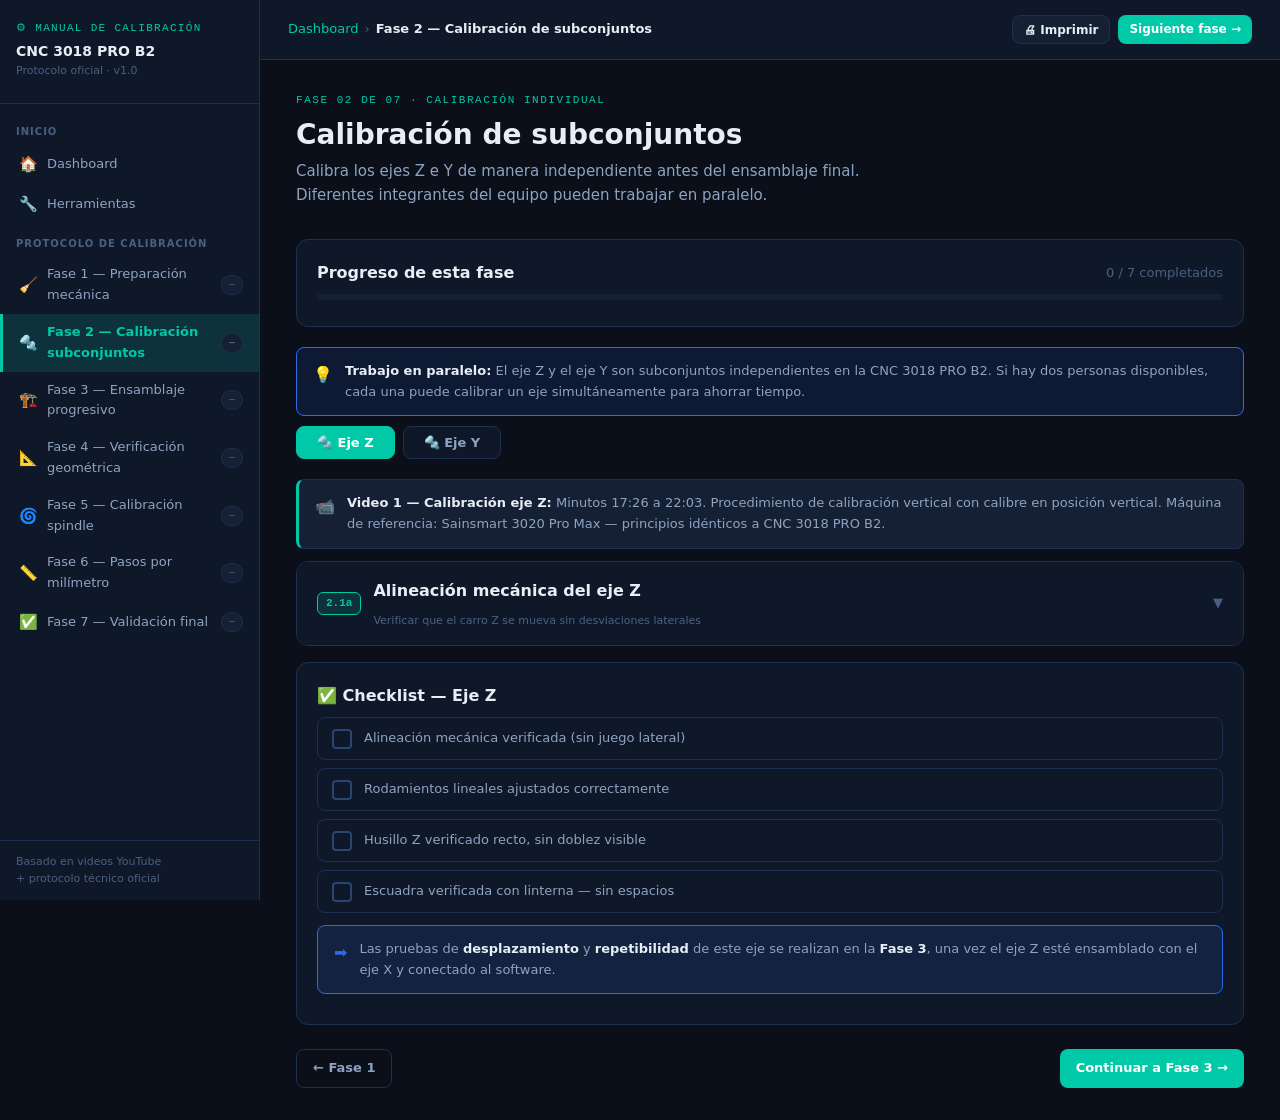
==== commit f4439f98: "Update checklist and alerts for Z and Y axes Added new checklist items for Z and Y axes verification" ====
--- a/fase2.html
+++ b/fase2.html
@@ -92,148 +92,19 @@
           </div>
         </div>
 
-        <!-- 2.2 Verificación de desplazamiento Z -->
-        <div class="accordion">
-          <div class="accordion-header">
-            <span class="accordion-phase-num">2.1b</span>
-            <div><div style="font-weight:700;color:var(--text)">Verificación de desplazamiento eje Z</div>
-            <div class="text-xs text-muted mt-8">Confirmar que el Z se mueve la distancia correcta</div></div>
-            <span class="accordion-chevron">▼</span>
-          </div>
-          <div class="accordion-body">
-            <h4>Objetivo</h4>
-            <p>Verificar que el eje Z recorre la distancia real que se le pide. Esto es una pre-verificación antes de la calibración formal de pasos/mm en la Fase 6.</p>
-
-            <div class="alert alert-source mb-12">
-              <span class="alert-icon">📹</span>
-              <div class="alert-text"><strong>Video 1 — Eje Z (17:26-22:03):</strong> Se usa un calibre en posición vertical para medir el desplazamiento del eje Z. La influencia de la gravedad es importante: siempre mover el eje en la misma dirección para eliminar el backlash antes de medir.</div>
-            </div>
-
-            <ol class="step-list">
-              <li class="step-item"><span class="step-num">1</span><div class="step-content"><strong>Conectar la CNC al computador</strong> con UGS (Universal Gcode Sender). Verificar conexión a 115200 baudios.</div></li>
-              <li class="step-item"><span class="step-num">2</span><div class="step-content"><strong>Posicionar el calibre verticalmente</strong> bajo el carro del Z. La punta del husillo de la herramienta debe tocar la mordaza del calibre.</div></li>
-              <li class="step-item"><span class="step-num">3</span><div class="step-content"><strong>Eliminar backlash:</strong> Mover el eje Z hacia ABAJO 5-10 mm antes de empezar. Siempre medir en dirección descendente. <em>Ver Video 1 (08:14) — regla del backlash.</em></div></li>
-              <li class="step-item"><span class="step-num">4</span><div class="step-content">Registrar la posición inicial del calibre. Luego enviar el comando <code class="font-mono">G91 G0 Z-50</code> (mover 50 mm hacia abajo).</div></li>
-              <li class="step-item"><span class="step-num">5</span><div class="step-content">Medir la distancia real recorrida con el calibre. Registrar en la tabla.</div></li>
-            </ol>
-
-            <div class="video-ref">
-              <div class="video-thumb">▶</div>
-              <div class="video-info"><div class="video-title">Video 1 — Calibración eje Z</div><div class="video-timestamp">17:26 → 22:03 · Calibre vertical, eliminación de backlash por gravedad</div></div>
-              <a href="https://www.youtube.com/watch?v=nGwUf8uNWBU&t=1046" target="_blank" class="btn btn-ghost btn-sm video-btn">▶ Ver</a>
-            </div>
-
-            <!-- TABLA MEDICIÓN Z -->
-            <div class="section-divider"><div class="section-divider-line"></div><div class="section-divider-label">Tabla de medición — Desplazamiento eje Z</div><div class="section-divider-line"></div></div>
-            <div class="table-wrap">
-              <table id="tableZ">
-                <thead>
-                  <tr><th>#</th><th>Distancia pedida (mm)</th><th>Distancia medida (mm)</th><th>Error (mm)</th><th>Estado</th></tr>
-                </thead>
-                <tbody>
-                  <tr><td>1</td><td data-col="target">50</td><td><input class="table-input" data-col="measured" data-row="z1" type="number" step="0.01" placeholder="—"/></td><td data-col="error">—</td><td data-col="status">—</td></tr>
-                  <tr><td>2</td><td data-col="target">50</td><td><input class="table-input" data-col="measured" data-row="z2" type="number" step="0.01" placeholder="—"/></td><td data-col="error">—</td><td data-col="status">—</td></tr>
-                  <tr><td>3</td><td data-col="target">50</td><td><input class="table-input" data-col="measured" data-row="z3" type="number" step="0.01" placeholder="—"/></td><td data-col="error">—</td><td data-col="status">—</td></tr>
-                  <tr><td>4</td><td data-col="target">100</td><td><input class="table-input" data-col="measured" data-row="z4" type="number" step="0.01" placeholder="—"/></td><td data-col="error">—</td><td data-col="status">—</td></tr>
-                  <tr><td>5</td><td data-col="target">100</td><td><input class="table-input" data-col="measured" data-row="z5" type="number" step="0.01" placeholder="—"/></td><td data-col="error">—</td><td data-col="status">—</td></tr>
-                </tbody>
-              </table>
-            </div>
-            <div class="stats-box" id="tableZ_summary">
-              <div class="stats-row">
-                <div class="stat-item"><div class="stat-label">Error prom.</div><div class="stat-value" style="font-size:16px" data-stat="avg">—</div></div>
-                <div class="stat-item"><div class="stat-label">Error máx.</div><div class="stat-value" style="font-size:16px" data-stat="max">—</div></div>
-                <div class="stat-item"><div class="stat-label">Error mín.</div><div class="stat-value" style="font-size:16px" data-stat="min">—</div></div>
-                <div class="stat-item"><div class="stat-label">Desv. Est.</div><div class="stat-value" style="font-size:16px" data-stat="std">—</div></div>
-                <div class="stat-item"><div class="stat-label">Veredicto</div><div class="stat-status" data-stat="verdict">—</div></div>
-              </div>
-            </div>
-            <div class="flex gap-8 mt-8">
-              <button class="btn btn-ghost btn-sm" onclick="exportCSV('tableZ','medicion_eje_z.csv')">⬇ Exportar CSV</button>
-            </div>
-          </div>
-        </div>
-
-        <!-- 2.3 Repetibilidad Z -->
-        <div class="accordion">
-          <div class="accordion-header">
-            <span class="accordion-phase-num">2.1c</span>
-            <div><div style="font-weight:700;color:var(--text)">Prueba de repetibilidad eje Z</div>
-            <div class="text-xs text-muted mt-8">¿La máquina vuelve siempre al mismo punto?</div></div>
-            <span class="accordion-chevron">▼</span>
-          </div>
-          <div class="accordion-body">
-            <h4>¿Qué es la repetibilidad?</h4>
-            <p>La repetibilidad es la capacidad de la máquina de regresar exactamente al mismo punto cuando se le ordena hacerlo múltiples veces. Es diferente a la precisión absoluta: una máquina puede ser repetible pero no precisa, o precisa pero no repetible.</p>
-
-            <div class="formula-box">
-              <div class="formula-label">Cálculo de repetibilidad</div>
-              R = Posición_max – Posición_min<br>
-              <span style="font-size:11px;color:var(--text2)">Donde R es el rango de variación de todas las mediciones al mismo punto objetivo</span>
-            </div>
-
-            <ol class="step-list">
-              <li class="step-item"><span class="step-num">1</span><div class="step-content">Posicionar el comparador de carátula con base del Dial. La sonda debe tocar el carro del Z.</div></li>
-              <li class="step-item"><span class="step-num">2</span><div class="step-content">Mover el Z a una posición de referencia. Poner el comparador a cero.</div></li>
-              <li class="step-item"><span class="step-num">3</span><div class="step-content">Mover el Z 10 mm hacia abajo, luego regresar a la posición original. Registrar lectura del comparador.</div></li>
-              <li class="step-item"><span class="step-num">4</span><div class="step-content">Repetir 10 veces. La variación entre todas las lecturas es la repetibilidad.</div></li>
-            </ol>
-
-            <div class="table-wrap">
-              <table id="tableZRep">
-                <thead><tr><th>#</th><th>Posición obj. (mm)</th><th>Posición medida (mm)</th><th>Error (mm)</th><th>Estado</th></tr></thead>
-                <tbody>
-                  <!-- 10 rows -->
-                  <tr><td>1</td><td data-col="target">0</td><td><input class="table-input" data-col="measured" data-row="zr1" type="number" step="0.001" placeholder="—"/></td><td data-col="error">—</td><td data-col="status">—</td></tr>
-                  <tr><td>2</td><td data-col="target">0</td><td><input class="table-input" data-col="measured" data-row="zr2" type="number" step="0.001" placeholder="—"/></td><td data-col="error">—</td><td data-col="status">—</td></tr>
-                  <tr><td>3</td><td data-col="target">0</td><td><input class="table-input" data-col="measured" data-row="zr3" type="number" step="0.001" placeholder="—"/></td><td data-col="error">—</td><td data-col="status">—</td></tr>
-                  <tr><td>4</td><td data-col="target">0</td><td><input class="table-input" data-col="measured" data-row="zr4" type="number" step="0.001" placeholder="—"/></td><td data-col="error">—</td><td data-col="status">—</td></tr>
-                  <tr><td>5</td><td data-col="target">0</td><td><input class="table-input" data-col="measured" data-row="zr5" type="number" step="0.001" placeholder="—"/></td><td data-col="error">—</td><td data-col="status">—</td></tr>
-                  <tr><td>6</td><td data-col="target">0</td><td><input class="table-input" data-col="measured" data-row="zr6" type="number" step="0.001" placeholder="—"/></td><td data-col="error">—</td><td data-col="status">—</td></tr>
-                  <tr><td>7</td><td data-col="target">0</td><td><input class="table-input" data-col="measured" data-row="zr7" type="number" step="0.001" placeholder="—"/></td><td data-col="error">—</td><td data-col="status">—</td></tr>
-                  <tr><td>8</td><td data-col="target">0</td><td><input class="table-input" data-col="measured" data-row="zr8" type="number" step="0.001" placeholder="—"/></td><td data-col="error">—</td><td data-col="status">—</td></tr>
-                  <tr><td>9</td><td data-col="target">0</td><td><input class="table-input" data-col="measured" data-row="zr9" type="number" step="0.001" placeholder="—"/></td><td data-col="error">—</td><td data-col="status">—</td></tr>
-                  <tr><td>10</td><td data-col="target">0</td><td><input class="table-input" data-col="measured" data-row="zr10" type="number" step="0.001" placeholder="—"/></td><td data-col="error">—</td><td data-col="status">—</td></tr>
-                </tbody>
-              </table>
-            </div>
-            <div class="stats-box" id="tableZRep_summary">
-              <div class="stats-row">
-                <div class="stat-item"><div class="stat-label">Error prom.</div><div class="stat-value" style="font-size:16px" data-stat="avg">—</div></div>
-                <div class="stat-item"><div class="stat-label">Error máx.</div><div class="stat-value" style="font-size:16px" data-stat="max">—</div></div>
-                <div class="stat-item"><div class="stat-label">Desv. Est.</div><div class="stat-value" style="font-size:16px" data-stat="std">—</div></div>
-                <div class="stat-item"><div class="stat-label">Veredicto</div><div class="stat-status" data-stat="verdict">—</div></div>
-              </div>
-            </div>
-            <div class="card mt-12" style="border-color:var(--blue)">
-              <h4>Criterios de aceptación — Repetibilidad eje Z</h4>
-              <div class="table-wrap">
-                <table>
-                  <thead><tr><th>Parámetro</th><th class="c-pass">🟢 Aprobado</th><th class="c-warn">🟡 Aceptable</th><th class="c-fail">🔴 Requiere ajuste</th></tr></thead>
-                  <tbody>
-                    <tr><td>Error promedio</td><td class="c-pass">≤ 0.05 mm</td><td class="c-warn">0.05 – 0.15 mm</td><td class="c-fail">> 0.15 mm</td></tr>
-                    <tr><td>Desviación estándar</td><td class="c-pass">≤ 0.02 mm</td><td class="c-warn">0.02 – 0.05 mm</td><td class="c-fail">> 0.05 mm</td></tr>
-                  </tbody>
-                </table>
-              </div>
-            </div>
-            <div class="flex gap-8 mt-8">
-              <button class="btn btn-ghost btn-sm" onclick="exportCSV('tableZRep','repetibilidad_eje_z.csv')">⬇ Exportar CSV</button>
-            </div>
-          </div>
-        </div>
-
         <!-- CHECKLIST Z -->
         <div class="card mt-16">
           <h3>✅ Checklist — Eje Z</h3>
           <ul class="checklist">
             <li class="check-item"><div class="check-box"></div><div><div class="check-label">Alineación mecánica verificada (sin juego lateral)</div></div></li>
             <li class="check-item"><div class="check-box"></div><div><div class="check-label">Rodamientos lineales ajustados correctamente</div></div></li>
-            <li class="check-item"><div class="check-box"></div><div><div class="check-label">Prueba de desplazamiento realizada (mín. 5 mediciones)</div></div></li>
-            <li class="check-item"><div class="check-box"></div><div><div class="check-label">Datos registrados en tabla de medición</div></div></li>
-            <li class="check-item"><div class="check-box"></div><div><div class="check-label">Prueba de repetibilidad realizada (mín. 10 mediciones)</div></div></li>
-            <li class="check-item"><div class="check-box"></div><div><div class="check-label">Error promedio dentro del criterio de aceptación</div></div></li>
+            <li class="check-item"><div class="check-box"></div><div><div class="check-label">Husillo Z verificado recto, sin doblez visible</div></div></li>
+            <li class="check-item"><div class="check-box"></div><div><div class="check-label">Escuadra verificada con linterna — sin espacios</div></div></li>
           </ul>
+          <div class="alert alert-info mt-12">
+            <span class="alert-icon">➡️</span>
+            <div class="alert-text">Las pruebas de <strong>desplazamiento</strong> y <strong>repetibilidad</strong> de este eje se realizan en la <a href="fase3.html"><strong>Fase 3</strong></a>, una vez el eje Z esté ensamblado con el eje X y conectado al software.</div>
+          </div>
         </div>
       </div><!-- /panel-z -->
 
@@ -263,111 +134,18 @@
             </ol>
           </div>
         </div>
-
-        <!-- Desplazamiento Y -->
-        <div class="accordion">
-          <div class="accordion-header">
-            <span class="accordion-phase-num">2.2b</span>
-            <div><div style="font-weight:700;color:var(--text)">Verificación de desplazamiento eje Y</div>
-            <div class="text-xs text-muted mt-8">Medir distancia real vs. distancia pedida</div></div>
-            <span class="accordion-chevron">▼</span>
-          </div>
-          <div class="accordion-body">
-            <div class="alert alert-source mb-12">
-              <span class="alert-icon">📹</span>
-              <div class="alert-text"><strong>Video 1 (15:00-17:26):</strong> Mismo método que eje X. Marcar con cinta, mover distancia conocida, medir con calibre. Siempre eliminar backlash moviendo el eje antes de la medición inicial (ver 08:14).</div>
-            </div>
-
-            <ol class="step-list">
-              <li class="step-item"><span class="step-num">1</span><div class="step-content">Pegar cinta de carrocero en la base de la CNC, bajo un punto de referencia del carro Y.</div></li>
-              <li class="step-item"><span class="step-num">2</span><div class="step-content"><strong>Eliminar backlash:</strong> Mover el eje Y en la dirección a medir 5-10 mm antes de empezar.</div></li>
-              <li class="step-item"><span class="step-num">3</span><div class="step-content">Marcar la posición inicial en la cinta. Enviar comando <code class="font-mono">G91 G0 Y100</code> para mover 100 mm.</div></li>
-              <li class="step-item"><span class="step-num">4</span><div class="step-content">Medir con calibre la distancia real entre la marca inicial y la posición final. Registrar en tabla.</div></li>
-            </ol>
-
-            <div class="video-ref">
-              <div class="video-thumb">▶</div>
-              <div class="video-info"><div class="video-title">Video 1 — Calibración eje Y</div><div class="video-timestamp">15:00 → 17:26 · Método cinta de carrocero y calibre</div></div>
-              <a href="https://www.youtube.com/watch?v=nGwUf8uNWBU&t=900" target="_blank" class="btn btn-ghost btn-sm video-btn">▶ Ver</a>
-            </div>
-
-            <div class="table-wrap mt-12">
-              <table id="tableY">
-                <thead><tr><th>#</th><th>Distancia pedida (mm)</th><th>Distancia medida (mm)</th><th>Error (mm)</th><th>Estado</th></tr></thead>
-                <tbody>
-                  <tr><td>1</td><td data-col="target">100</td><td><input class="table-input" data-col="measured" data-row="y1" type="number" step="0.01" placeholder="—"/></td><td data-col="error">—</td><td data-col="status">—</td></tr>
-                  <tr><td>2</td><td data-col="target">100</td><td><input class="table-input" data-col="measured" data-row="y2" type="number" step="0.01" placeholder="—"/></td><td data-col="error">—</td><td data-col="status">—</td></tr>
-                  <tr><td>3</td><td data-col="target">100</td><td><input class="table-input" data-col="measured" data-row="y3" type="number" step="0.01" placeholder="—"/></td><td data-col="error">—</td><td data-col="status">—</td></tr>
-                  <tr><td>4</td><td data-col="target">50</td><td><input class="table-input" data-col="measured" data-row="y4" type="number" step="0.01" placeholder="—"/></td><td data-col="error">—</td><td data-col="status">—</td></tr>
-                  <tr><td>5</td><td data-col="target">50</td><td><input class="table-input" data-col="measured" data-row="y5" type="number" step="0.01" placeholder="—"/></td><td data-col="error">—</td><td data-col="status">—</td></tr>
-                </tbody>
-              </table>
-            </div>
-            <div class="stats-box" id="tableY_summary">
-              <div class="stats-row">
-                <div class="stat-item"><div class="stat-label">Error prom.</div><div class="stat-value" style="font-size:16px" data-stat="avg">—</div></div>
-                <div class="stat-item"><div class="stat-label">Error máx.</div><div class="stat-value" style="font-size:16px" data-stat="max">—</div></div>
-                <div class="stat-item"><div class="stat-label">Desv. Est.</div><div class="stat-value" style="font-size:16px" data-stat="std">—</div></div>
-                <div class="stat-item"><div class="stat-label">Veredicto</div><div class="stat-status" data-stat="verdict">—</div></div>
-              </div>
-            </div>
-            <div class="flex gap-8 mt-8">
-              <button class="btn btn-ghost btn-sm" onclick="exportCSV('tableY','medicion_eje_y.csv')">⬇ Exportar CSV</button>
-            </div>
-          </div>
-        </div>
-
-        <!-- Repetibilidad Y -->
-        <div class="accordion">
-          <div class="accordion-header">
-            <span class="accordion-phase-num">2.2c</span>
-            <div><div style="font-weight:700;color:var(--text)">Prueba de repetibilidad eje Y</div></div>
-            <span class="accordion-chevron">▼</span>
-          </div>
-          <div class="accordion-body">
-            <p>Mismo procedimiento que el eje Z. Usar comparador de carátula con base del Dial sobre el carro Y.</p>
-            <div class="table-wrap">
-              <table id="tableYRep">
-                <thead><tr><th>#</th><th>Posición obj. (mm)</th><th>Posición medida (mm)</th><th>Error (mm)</th><th>Estado</th></tr></thead>
-                <tbody>
-                  <tr><td>1</td><td data-col="target">0</td><td><input class="table-input" data-col="measured" data-row="yr1" type="number" step="0.001" placeholder="—"/></td><td data-col="error">—</td><td data-col="status">—</td></tr>
-                  <tr><td>2</td><td data-col="target">0</td><td><input class="table-input" data-col="measured" data-row="yr2" type="number" step="0.001" placeholder="—"/></td><td data-col="error">—</td><td data-col="status">—</td></tr>
-                  <tr><td>3</td><td data-col="target">0</td><td><input class="table-input" data-col="measured" data-row="yr3" type="number" step="0.001" placeholder="—"/></td><td data-col="error">—</td><td data-col="status">—</td></tr>
-                  <tr><td>4</td><td data-col="target">0</td><td><input class="table-input" data-col="measured" data-row="yr4" type="number" step="0.001" placeholder="—"/></td><td data-col="error">—</td><td data-col="status">—</td></tr>
-                  <tr><td>5</td><td data-col="target">0</td><td><input class="table-input" data-col="measured" data-row="yr5" type="number" step="0.001" placeholder="—"/></td><td data-col="error">—</td><td data-col="status">—</td></tr>
-                  <tr><td>6</td><td data-col="target">0</td><td><input class="table-input" data-col="measured" data-row="yr6" type="number" step="0.001" placeholder="—"/></td><td data-col="error">—</td><td data-col="status">—</td></tr>
-                  <tr><td>7</td><td data-col="target">0</td><td><input class="table-input" data-col="measured" data-row="yr7" type="number" step="0.001" placeholder="—"/></td><td data-col="error">—</td><td data-col="status">—</td></tr>
-                  <tr><td>8</td><td data-col="target">0</td><td><input class="table-input" data-col="measured" data-row="yr8" type="number" step="0.001" placeholder="—"/></td><td data-col="error">—</td><td data-col="status">—</td></tr>
-                  <tr><td>9</td><td data-col="target">0</td><td><input class="table-input" data-col="measured" data-row="yr9" type="number" step="0.001" placeholder="—"/></td><td data-col="error">—</td><td data-col="status">—</td></tr>
-                  <tr><td>10</td><td data-col="target">0</td><td><input class="table-input" data-col="measured" data-row="yr10" type="number" step="0.001" placeholder="—"/></td><td data-col="error">—</td><td data-col="status">—</td></tr>
-                </tbody>
-              </table>
-            </div>
-            <div class="stats-box" id="tableYRep_summary">
-              <div class="stats-row">
-                <div class="stat-item"><div class="stat-label">Error prom.</div><div class="stat-value" style="font-size:16px" data-stat="avg">—</div></div>
-                <div class="stat-item"><div class="stat-label">Error máx.</div><div class="stat-value" style="font-size:16px" data-stat="max">—</div></div>
-                <div class="stat-item"><div class="stat-label">Desv. Est.</div><div class="stat-value" style="font-size:16px" data-stat="std">—</div></div>
-                <div class="stat-item"><div class="stat-label">Veredicto</div><div class="stat-status" data-stat="verdict">—</div></div>
-              </div>
-            </div>
-            <div class="flex gap-8 mt-8">
-              <button class="btn btn-ghost btn-sm" onclick="exportCSV('tableYRep','repetibilidad_eje_y.csv')">⬇ Exportar CSV</button>
-            </div>
-          </div>
-        </div>
-
         <!-- CHECKLIST Y -->
         <div class="card mt-16">
           <h3>✅ Checklist — Eje Y</h3>
           <ul class="checklist">
             <li class="check-item"><div class="check-box"></div><div><div class="check-label">Alineación mecánica verificada (guías paralelas)</div></div></li>
             <li class="check-item"><div class="check-box"></div><div><div class="check-label">Acople del motor Y verificado</div></div></li>
-            <li class="check-item"><div class="check-box"></div><div><div class="check-label">Prueba de desplazamiento realizada (mín. 5 mediciones)</div></div></li>
-            <li class="check-item"><div class="check-box"></div><div><div class="check-label">Datos registrados en tabla de medición</div></div></li>
-            <li class="check-item"><div class="check-box"></div><div><div class="check-label">Prueba de repetibilidad realizada (10 mediciones)</div></div></li>
-            <li class="check-item"><div class="check-box"></div><div><div class="check-label">Error promedio dentro del criterio de aceptación</div></div></li>
+            <li class="check-item"><div class="check-box"></div><div><div class="check-label">Apriete de tornillos del soporte Y verificado</div></div></li>
           </ul>
+          <div class="alert alert-info mt-12">
+            <span class="alert-icon">➡️</span>
+            <div class="alert-text">Las pruebas de <strong>desplazamiento</strong> y <strong>repetibilidad</strong> de este eje se realizan en la <a href="fase3.html"><strong>Fase 3</strong></a>, una vez el eje Y esté ensamblado con el conjunto X-Z y conectado al software.</div>
+          </div>
         </div>
       </div><!-- /panel-y -->
 
@@ -391,10 +169,6 @@
 document.addEventListener('DOMContentLoaded', () => {
   initChecklists('fase2');
   updatePhaseProgress();
-  initDataTable('tableZ',    { pass:0.1, warn:0.3, target:50 });
-  initDataTable('tableZRep', { pass:0.05, warn:0.15, target:0 });
-  initDataTable('tableY',    { pass:0.1, warn:0.3, target:100 });
-  initDataTable('tableYRep', { pass:0.05, warn:0.15, target:0 });
 });
 </script>
 </body>
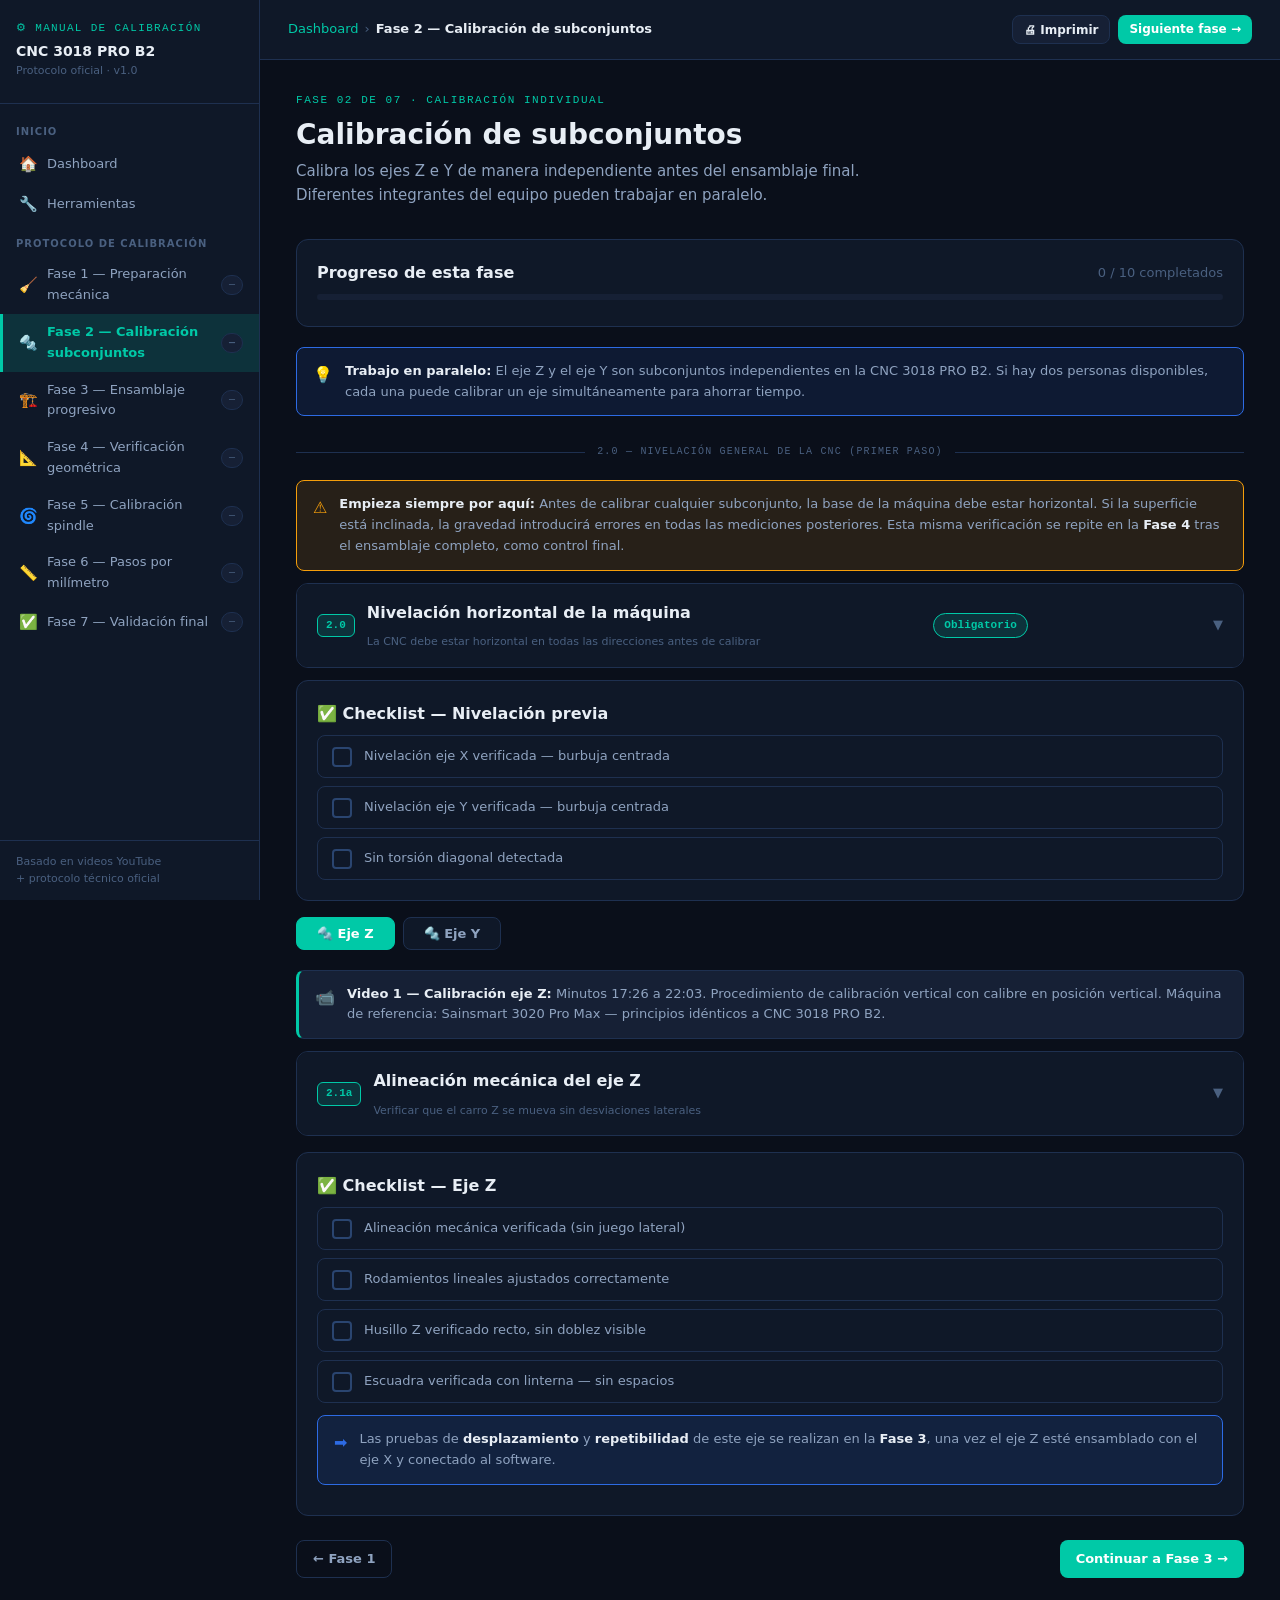
==== commit 5197a76c: "Add general leveling section for CNC machines Added section on general leveling procedures for CNC m" ====
--- a/fase2.html
+++ b/fase2.html
@@ -50,6 +50,99 @@
         <div class="alert-text"><strong>Trabajo en paralelo:</strong> El eje Z y el eje Y son subconjuntos independientes en la CNC 3018 PRO B2. Si hay dos personas disponibles, cada una puede calibrar un eje simultáneamente para ahorrar tiempo.</div>
       </div>
 
+      <!-- ══════════════════════════════════ -->
+      <!-- 2.0 NIVELACIÓN GENERAL — PRIMER PASO -->
+      <!-- ══════════════════════════════════ -->
+      <div class="section-divider">
+        <div class="section-divider-line"></div>
+        <div class="section-divider-label">2.0 — Nivelación general de la CNC (primer paso)</div>
+        <div class="section-divider-line"></div>
+      </div>
+
+      <div class="alert alert-warning mb-12">
+        <span class="alert-icon">⚠️</span>
+        <div class="alert-text"><strong>Empieza siempre por aquí:</strong> Antes de calibrar cualquier subconjunto, la base de la máquina debe estar horizontal. Si la superficie está inclinada, la gravedad introducirá errores en todas las mediciones posteriores. Esta misma verificación se repite en la <a href="fase4.html"><strong>Fase 4</strong></a> tras el ensamblaje completo, como control final.</div>
+      </div>
+
+      <div class="accordion">
+        <div class="accordion-header">
+          <span class="accordion-phase-num">2.0</span>
+          <div><div style="font-weight:700;color:var(--text)">Nivelación horizontal de la máquina</div>
+          <div class="text-xs text-muted mt-8">La CNC debe estar horizontal en todas las direcciones antes de calibrar</div></div>
+          <span class="badge badge-orange" style="margin-left:auto;margin-right:12px">Obligatorio</span>
+          <span class="accordion-chevron">▼</span>
+        </div>
+        <div class="accordion-body">
+          <h4>¿Por qué es crítica la nivelación?</h4>
+          <p>Si la máquina no está horizontal, la gravedad crea fuerzas asimétricas sobre los ejes. El eje Z especialmente se ve afectado: puede haber diferencias en la profundidad de corte de un lado al otro. En el Video 2, Avid CNC explica que la nivelación es el primer paso porque todo lo demás depende de ella.</p>
+
+          <div class="video-ref">
+            <div class="video-thumb">▶</div>
+            <div class="video-info"><div class="video-title">Video 2 — Avid CNC: Nivelación de mesa</div><div class="video-timestamp">0:20 → 2:32 · Nivel de precisión de 4 pies, ajuste de patas niveladoras usando la gravedad como referencia</div></div>
+            <a href="https://www.youtube.com/watch?v=2n8KcTBNS4U&t=20" target="_blank" class="btn btn-ghost btn-sm video-btn">▶ Ver</a>
+          </div>
+
+          <div class="alert alert-info mt-12">
+            <span class="alert-icon">💡</span>
+            <div class="alert-text"><strong>¿Qué es el nivel de burbuja?</strong> Es un instrumento con líquido y una burbuja de aire. Cuando la burbuja está exactamente en el centro, la superficie es horizontal. Si está desplazada, la superficie está inclinada en esa dirección.</div>
+          </div>
+
+          <div class="section-divider"><div class="section-divider-line"></div><div class="section-divider-label">Herramientas</div><div class="section-divider-line"></div></div>
+          <div class="tag-list">
+            <span class="tag">⚖️ Nivel de burbuja de precisión</span>
+            <span class="tag">🔑 Llaves Allen (ajuste de patas)</span>
+            <span class="tag">📏 Calzas planas (si no hay patas niveladoras)</span>
+          </div>
+
+          <div class="section-divider"><div class="section-divider-line"></div><div class="section-divider-label">Procedimiento</div><div class="section-divider-line"></div></div>
+          <ol class="step-list">
+            <li class="step-item"><span class="step-num">1</span><div class="step-content"><strong>Colocar el nivel en la cama de la CNC</strong> en dirección X (izquierda-derecha). Verificar la posición de la burbuja.</div></li>
+            <li class="step-item"><span class="step-num">2</span><div class="step-content">Si la burbuja no está centrada, ajustar las patas niveladoras de los lados correspondientes. En la CNC 3018 PRO B2, se usan cuñas o calzas planas si no tiene patas ajustables.</div></li>
+            <li class="step-item"><span class="step-num">3</span><div class="step-content"><strong>Rotar el nivel 90°</strong> para medir en dirección Y (adelante-atrás). Repetir el ajuste.</div></li>
+            <li class="step-item"><span class="step-num">4</span><div class="step-content"><strong>Verificar en diagonal</strong> (esquina a esquina). Si hay diferencia en diagonal, la superficie de apoyo tiene una torsión.</div></li>
+            <li class="step-item"><span class="step-num">5</span><div class="step-content">Repetir hasta que la burbuja esté centrada en todas las orientaciones.</div></li>
+            <li class="step-item"><span class="step-num">6</span><div class="step-content"><strong>Video 3 (3:45-5:45):</strong> También se puede detectar torsión en la mesa con el nivel e instalar cuñas en las patas hasta eliminarla.</div></li>
+          </ol>
+
+          <!-- Tabla nivelación -->
+          <div class="section-divider"><div class="section-divider-line"></div><div class="section-divider-label">Registro de nivelación</div><div class="section-divider-line"></div></div>
+          <div class="table-wrap">
+            <table>
+              <thead><tr><th>Dirección</th><th>Estado burbuja (inicial)</th><th>Ajuste realizado</th><th>Estado burbuja (final)</th><th>¿Aprobado?</th></tr></thead>
+              <tbody>
+                <tr><td>Eje X (izq-der)</td><td><input class="table-input" type="text" placeholder="Centrada / Desplazada _mm"/></td><td><input class="table-input" type="text" placeholder="Calza izq/der..."/></td><td><input class="table-input" type="text" placeholder="Centrada / Desplazada _mm"/></td><td><input class="table-input" type="text" placeholder="Sí/No" style="max-width:60px"/></td></tr>
+                <tr><td>Eje Y (adelante-atrás)</td><td><input class="table-input" type="text" placeholder="Centrada / Desplazada _mm"/></td><td><input class="table-input" type="text" placeholder="Calza front/back..."/></td><td><input class="table-input" type="text" placeholder="Centrada / Desplazada _mm"/></td><td><input class="table-input" type="text" placeholder="Sí/No" style="max-width:60px"/></td></tr>
+                <tr><td>Diagonal A (↘)</td><td><input class="table-input" type="text" placeholder="Centrada / Desplazada _mm"/></td><td><input class="table-input" type="text" placeholder="Sin ajuste / Calza..."/></td><td><input class="table-input" type="text" placeholder="Centrada / Desplazada _mm"/></td><td><input class="table-input" type="text" placeholder="Sí/No" style="max-width:60px"/></td></tr>
+                <tr><td>Diagonal B (↙)</td><td><input class="table-input" type="text" placeholder="Centrada / Desplazada _mm"/></td><td><input class="table-input" type="text" placeholder="Sin ajuste / Calza..."/></td><td><input class="table-input" type="text" placeholder="Centrada / Desplazada _mm"/></td><td><input class="table-input" type="text" placeholder="Sí/No" style="max-width:60px"/></td></tr>
+              </tbody>
+            </table>
+          </div>
+
+          <div class="card mt-12" style="border-color:var(--blue)">
+            <h4>Criterios de aceptación — Nivelación</h4>
+            <div class="table-wrap">
+              <table>
+                <thead><tr><th>Parámetro</th><th class="c-pass">🟢 Aprobado</th><th class="c-warn">🟡 Aceptable</th><th class="c-fail">🔴 Requiere ajuste</th></tr></thead>
+                <tbody>
+                  <tr><td>Desviación de nivelación X</td><td class="c-pass">Burbuja centrada</td><td class="c-warn">Desviación &lt; 1 div.</td><td class="c-fail">Desviación ≥ 1 div.</td></tr>
+                  <tr><td>Desviación de nivelación Y</td><td class="c-pass">Burbuja centrada</td><td class="c-warn">Desviación &lt; 1 div.</td><td class="c-fail">Desviación ≥ 1 div.</td></tr>
+                  <tr><td>Torsión diagonal</td><td class="c-pass">Sin diferencia visible</td><td class="c-warn">Diferencia mínima</td><td class="c-fail">Diferencia de burbuja en diagonales</td></tr>
+                </tbody>
+              </table>
+            </div>
+          </div>
+        </div>
+      </div>
+
+      <div class="card mt-12 mb-16">
+        <h3>✅ Checklist — Nivelación previa</h3>
+        <ul class="checklist">
+          <li class="check-item"><div class="check-box"></div><div><div class="check-label">Nivelación eje X verificada — burbuja centrada</div></div></li>
+          <li class="check-item"><div class="check-box"></div><div><div class="check-label">Nivelación eje Y verificada — burbuja centrada</div></div></li>
+          <li class="check-item"><div class="check-box"></div><div><div class="check-label">Sin torsión diagonal detectada</div></div></li>
+        </ul>
+      </div>
+
       <!-- TABS DE EJES -->
       <div class="axis-tab-bar">
         <button class="axis-tab active" onclick="switchAxis('z')">🔩 Eje Z</button>
